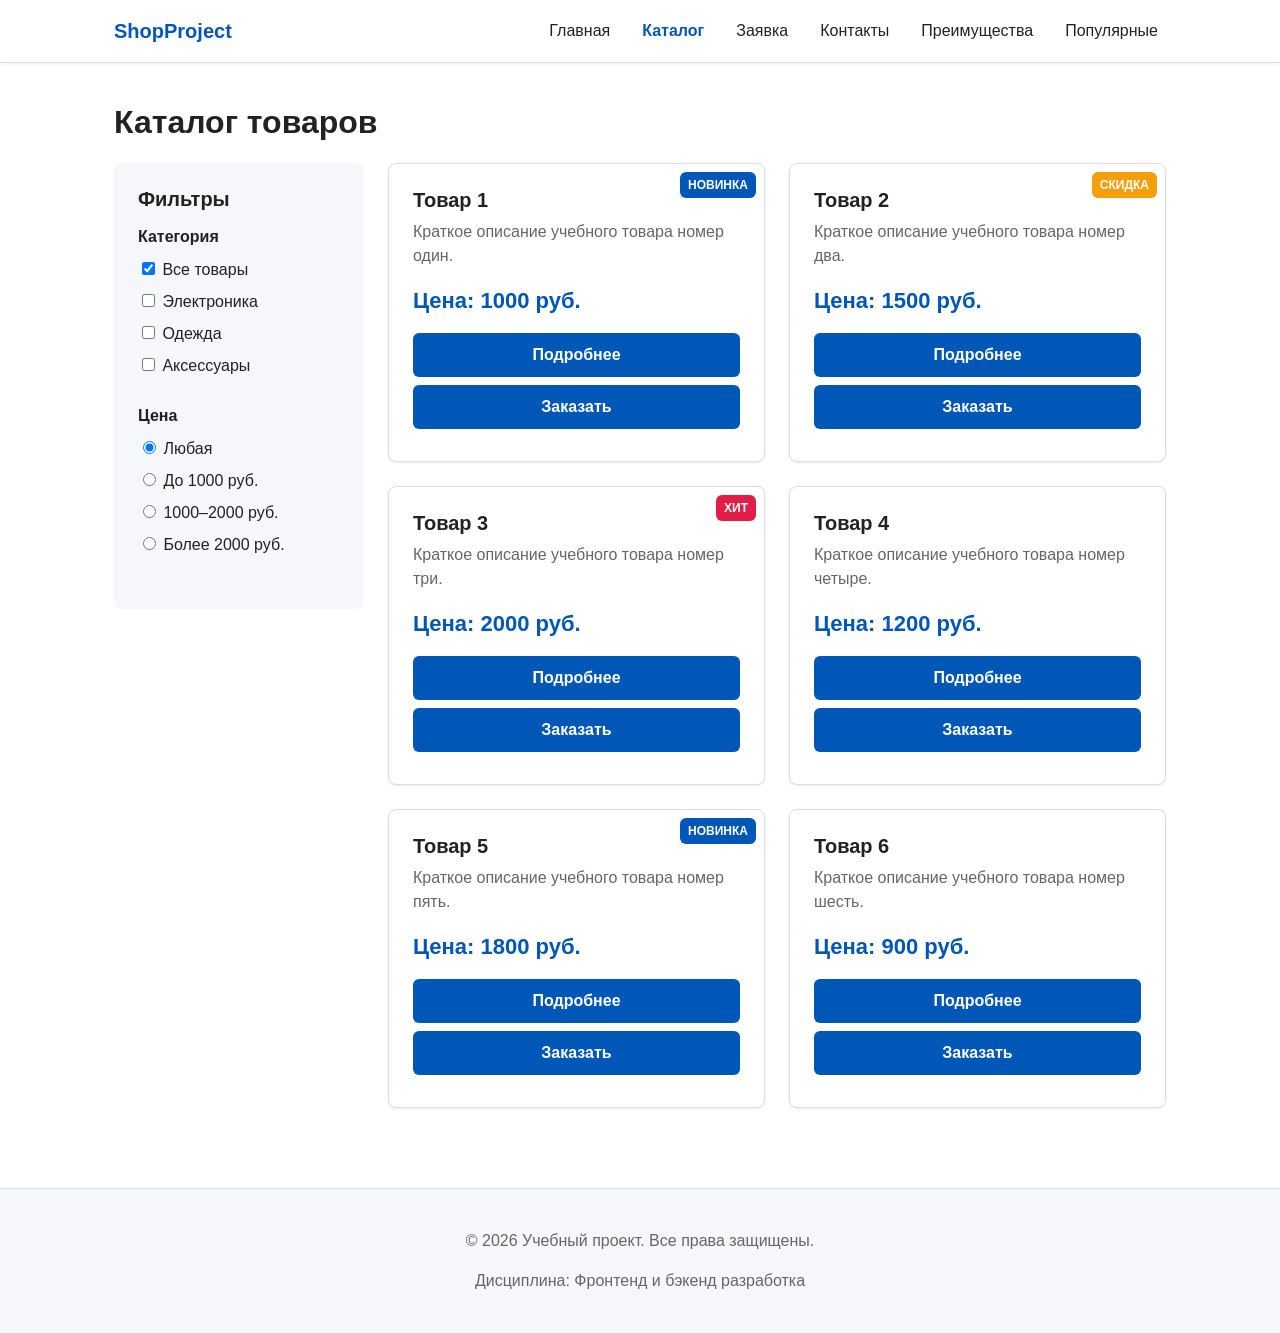
==== catalog.html @ 57a15986 "feat: add multi-page structure, catalog, product, order and contacts pages" ====
<!DOCTYPE html>
<html lang="ru">

<head>
    <meta charset="UTF-8">
    <meta name="viewport" content="width=device-width, initial-scale=1.0">
    <title>Каталог товаров — Учебный интернет-магазин</title>
    <meta name="description" content="Каталог товаров учебного интернет-магазина: широкий выбор продукции">
    <link rel="stylesheet" href="css/style.css">
</head>

<body>
    <header class="site-header">
        <div class="site-header__inner">
            <a class="site-header__logo" href="index.html">ShopProject</a>
            <nav class="site-nav" aria-label="Основная навигация">
                <ul class="site-nav__list">
                    <li class="site-nav__item"><a href="index.html" class="site-nav__link">Главная</a></li>
                    <li class="site-nav__item"><a href="catalog.html"
                            class="site-nav__link site-nav__link--active">Каталог</a></li>
                    <li class="site-nav__item"><a href="order.html" class="site-nav__link">Заявка</a></li>
                    <li class="site-nav__item"><a href="contacts.html" class="site-nav__link">Контакты</a></li>
                    <li class="site-nav__item"><a href="index.html#advantages" class="site-nav__link">Преимущества</a>
                    </li>
                    <li class="site-nav__item"><a href="index.html#popular" class="site-nav__link">Популярные</a></li>
                </ul>
            </nav>
        </div>
    </header>

    <main class="catalog-main">
        <h1>Каталог товаров</h1>

        <div class="catalog-layout">
            <aside class="catalog-filters">
                <h2>Фильтры</h2>
                <div class="filter-group">
                    <h3>Категория</h3>
                    <ul class="filter-list">
                        <li><label><input type="checkbox" checked> Все товары</label></li>
                        <li><label><input type="checkbox"> Электроника</label></li>
                        <li><label><input type="checkbox"> Одежда</label></li>
                        <li><label><input type="checkbox"> Аксессуары</label></li>
                    </ul>
                </div>
                <div class="filter-group">
                    <h3>Цена</h3>
                    <ul class="filter-list">
                        <li><label><input type="radio" name="price" checked> Любая</label></li>
                        <li><label><input type="radio" name="price"> До 1000 руб.</label></li>
                        <li><label><input type="radio" name="price"> 1000–2000 руб.</label></li>
                        <li><label><input type="radio" name="price"> Более 2000 руб.</label></li>
                    </ul>
                </div>
            </aside>

            <section class="catalog-products">
                <article class="product-card product-card--new">
                    <span class="product-card__badge">Новинка</span>
                    <h3 class="product-card__title">Товар 1</h3>
                    <p class="product-card__description">Краткое описание учебного товара номер один.</p>
                    <p class="product-card__price">Цена: 1000 руб.</p>
                    <a class="button product-card__link" href="product.html">Подробнее</a>
                    <button class="button product-card__button" type="button" data-product="Товар 1">Заказать</button>
                </article>

                <article class="product-card product-card--discount">
                    <span class="product-card__badge product-card__badge--sale">Скидка</span>
                    <h3 class="product-card__title">Товар 2</h3>
                    <p class="product-card__description">Краткое описание учебного товара номер два.</p>
                    <p class="product-card__price">Цена: 1500 руб.</p>
                    <a class="button product-card__link" href="product.html">Подробнее</a>
                    <button class="button product-card__button" type="button" data-product="Товар 2">Заказать</button>
                </article>

                <article class="product-card product-card--hit">
                    <span class="product-card__badge product-card__badge--hit">Хит</span>
                    <h3 class="product-card__title">Товар 3</h3>
                    <p class="product-card__description">Краткое описание учебного товара номер три.</p>
                    <p class="product-card__price">Цена: 2000 руб.</p>
                    <a class="button product-card__link" href="product.html">Подробнее</a>
                    <button class="button product-card__button" type="button" data-product="Товар 3">Заказать</button>
                </article>

                <article class="product-card">
                    <h3 class="product-card__title">Товар 4</h3>
                    <p class="product-card__description">Краткое описание учебного товара номер четыре.</p>
                    <p class="product-card__price">Цена: 1200 руб.</p>
                    <a class="button product-card__link" href="product.html">Подробнее</a>
                    <button class="button product-card__button" type="button" data-product="Товар 4">Заказать</button>
                </article>

                <article class="product-card product-card--new">
                    <span class="product-card__badge">Новинка</span>
                    <h3 class="product-card__title">Товар 5</h3>
                    <p class="product-card__description">Краткое описание учебного товара номер пять.</p>
                    <p class="product-card__price">Цена: 1800 руб.</p>
                    <a class="button product-card__link" href="product.html">Подробнее</a>
                    <button class="button product-card__button" type="button" data-product="Товар 5">Заказать</button>
                </article>

                <article class="product-card">
                    <h3 class="product-card__title">Товар 6</h3>
                    <p class="product-card__description">Краткое описание учебного товара номер шесть.</p>
                    <p class="product-card__price">Цена: 900 руб.</p>
                    <a class="button product-card__link" href="product.html">Подробнее</a>
                    <button class="button product-card__button" type="button" data-product="Товар 6">Заказать</button>
                </article>
            </section>
        </div>
    </main>

    <footer class="site-footer" id="contacts">
        <p>&copy; 2026 Учебный проект. Все права защищены.</p>
        <p>Дисциплина: Фронтенд и бэкенд разработка</p>
    </footer>

    <dialog class="order-dialog" id="order-dialog" aria-labelledby="order-dialog-title">
        <h2 id="order-dialog-title">Оформление заявки</h2>
        <form class="order-form" id="order-form" action="#" method="post" novalidate>
            <input id="selected-product" name="selected-product" type="hidden">
            <div class="form-field">
                <label for="order-name">Имя</label>
                <input id="order-name" name="name" type="text" placeholder="Введите ваше имя" minlength="2"
                    autocomplete="given-name" required>
            </div>
            <div class="form-field">
                <label for="order-email">E-mail</label>
                <input id="order-email" name="email" type="email" placeholder="example@mail.ru" autocomplete="email"
                    required>
            </div>
            <div class="form-field">
                <label for="order-phone">Телефон</label>
                <input id="order-phone" name="phone" type="tel" inputmode="tel" placeholder="+7(900) 000-00-00"
                    pattern="^\+7\(\d{3}\)\d{3}-\d{2}-\d{2}$" required>
                <small>Формат: +7(900) 000-00-00</small>
            </div>
            <div class="form-field">
                <label for="order-date">Дата связи</label>
                <input id="order-date" name="date" type="date">
            </div>
            <div class="form-field">
                <label for="order-topic">Тема заявки</label>
                <select id="order-topic" name="topic" required>
                    <option value="">Выберите тему</option>
                    <option value="product">Заказ товара</option>
                    <option value="consultation">Консультация</option>
                    <option value="delivery">Доставка</option>
                </select>
            </div>
            <div class="form-field">
                <label for="order-comment">Комментарий</label>
                <textarea id="order-comment" name="comment" rows="4"
                    placeholder="Укажите дополнительную информацию"></textarea>
            </div>
            <div class="form-field form-field--checkbox">
                <label>
                    <input id="order-agreement" name="agreement" type="checkbox" required>
                    Я согласен на обработку данных
                </label>
            </div>
            <div class="form-actions">
                <button type="button" id="close-order-dialog">Закрыть</button>
                <button type="submit">Отправить заявку</button>
            </div>
        </form>
    </dialog>

    <p class="success-message" id="success-message" hidden>Форма успешно отправлена!</p>

    <script src="js/main.js" defer></script>
</body>

</html>
---- css/style.css ----
/* ===== CSS-переменные ===== */
:root {
    --color-bg: #ffffff;
    --color-bg-soft: #f5f7fa;
    --color-text: #222222;
    --color-text-muted: #666666;
    --color-primary: #0057b8;
    --color-primary-dark: #003f86;
    --color-border: #dddddd;
    --color-danger: #b00020;
    --color-success: #168a2f;
    --color-success-bg: #eefaf0;
    --color-warning: #f59e0b;
    --color-hit: #e11d48;
    --space-xs: 4px;
    --space-sm: 8px;
    --space-md: 16px;
    --space-lg: 24px;
    --space-xl: 40px;
    --radius-sm: 6px;
    --radius-md: 8px;
    --radius-lg: 12px;
    --shadow-sm: 0 1px 3px rgba(0, 0, 0, 0.08);
    --shadow-md: 0 4px 12px rgba(0, 0, 0, 0.1);
    --max-width: 1100px;
}

/* ===== Базовые стили ===== */
* {
    box-sizing: border-box;
}

body {
    margin: 0;
    font-family: -apple-system, BlinkMacSystemFont, "Segoe UI", Roboto, Arial, sans-serif;
    font-size: 16px;
    line-height: 1.5;
    color: var(--color-text);
    background-color: var(--color-bg);
}

h1,
h2,
h3 {
    margin-top: 0;
    line-height: 1.2;
}

a {
    color: var(--color-primary);
    text-decoration: none;
}

a:hover {
    text-decoration: underline;
}

img {
    max-width: 100%;
    height: auto;
    display: block;
}

/* ===== Шапка сайта (Flexbox) ===== */
.site-header {
    background-color: var(--color-bg);
    border-bottom: 1px solid var(--color-border);
    position: sticky;
    top: 0;
    z-index: 100;
    box-shadow: var(--shadow-sm);
}

.site-header__inner {
    max-width: var(--max-width);
    margin: 0 auto;
    padding: var(--space-md) var(--space-lg);
    display: flex;
    align-items: center;
    justify-content: space-between;
    gap: var(--space-lg);
    flex-wrap: wrap;
}

.site-header__logo {
    font-size: 20px;
    font-weight: 700;
    color: var(--color-primary);
}

.site-header__logo:hover {
    text-decoration: none;
    color: var(--color-primary-dark);
}

/* ===== Навигация (Flexbox) ===== */
.site-nav__list {
    list-style: none;
    margin: 0;
    padding: 0;
    display: flex;
    gap: var(--space-md);
    flex-wrap: wrap;
}

.site-nav__link {
    color: var(--color-text);
    padding: var(--space-xs) var(--space-sm);
    border-radius: var(--radius-sm);
    transition: background-color 0.2s, color 0.2s;
}

.site-nav__link:hover {
    background-color: var(--color-bg-soft);
    color: var(--color-primary);
    text-decoration: none;
}

.site-nav__link:focus-visible {
    outline: 2px solid var(--color-primary);
    outline-offset: 2px;
}

.site-nav__link--active {
    color: var(--color-primary);
    font-weight: 600;
}

/* ===== Основной контейнер ===== */
main {
    max-width: var(--max-width);
    margin: 0 auto;
    padding: var(--space-xl) var(--space-lg);
}

/* ===== Hero-блок ===== */
.hero {
    background: linear-gradient(135deg, var(--color-primary) 0%, var(--color-primary-dark) 100%);
    color: #ffffff;
    padding: var(--space-xl) var(--space-lg);
    border-radius: var(--radius-lg);
    text-align: center;
    margin-bottom: var(--space-xl);
}

.hero h1 {
    font-size: 36px;
    margin-bottom: var(--space-md);
}

.hero p {
    font-size: 18px;
    margin-bottom: var(--space-lg);
    max-width: 700px;
    margin-left: auto;
    margin-right: auto;
}

/* ===== Секции ===== */
.section {
    margin-bottom: var(--space-xl);
}

.section h2 {
    font-size: 28px;
    margin-bottom: var(--space-lg);
    text-align: center;
}

/* ===== Список преимуществ (Flexbox) ===== */
.advantages-list {
    list-style: none;
    padding: 0;
    margin: 0;
    display: flex;
    flex-wrap: wrap;
    gap: var(--space-md);
    justify-content: center;
}

.advantages-list li {
    background-color: var(--color-bg-soft);
    padding: var(--space-md) var(--space-lg);
    border-radius: var(--radius-md);
    border-left: 4px solid var(--color-primary);
    flex: 1 1 200px;
    max-width: 250px;
}

/* ===== Карточки товаров (CSS Grid + позиционирование) ===== */
.product-card {
    position: relative;
    background-color: var(--color-bg);
    border: 1px solid var(--color-border);
    border-radius: var(--radius-md);
    padding: var(--space-lg);
    box-shadow: var(--shadow-sm);
    transition: transform 0.2s, box-shadow 0.2s;
    display: flex;
    flex-direction: column;
    overflow: hidden;
}

.product-card:hover {
    transform: translateY(-4px);
    box-shadow: var(--shadow-md);
}

.product-card__title {
    font-size: 20px;
    margin: 0 0 var(--space-sm);
}

.product-card__description {
    color: var(--color-text-muted);
    margin: 0 0 var(--space-md);
    flex-grow: 1;
}

.product-card__price {
    font-size: 22px;
    font-weight: 700;
    color: var(--color-primary);
    margin: 0 0 var(--space-md);
}

.product-card__link,
.product-card__button {
    margin-bottom: var(--space-sm);
}

/* Бейджи (position: absolute) */
.product-card__badge {
    position: absolute;
    top: var(--space-sm);
    right: var(--space-sm);
    background-color: var(--color-primary);
    color: #ffffff;
    padding: var(--space-xs) var(--space-sm);
    border-radius: var(--radius-sm);
    font-size: 12px;
    font-weight: 600;
    text-transform: uppercase;
    z-index: 1;
}

.product-card__badge--sale {
    background-color: var(--color-warning);
}

.product-card__badge--hit {
    background-color: var(--color-hit);
}

/* ===== Кнопки ===== */
.button {
    display: inline-block;
    padding: 10px 20px;
    background-color: var(--color-primary);
    color: #ffffff;
    border: none;
    border-radius: var(--radius-sm);
    font: inherit;
    font-weight: 600;
    cursor: pointer;
    text-align: center;
    text-decoration: none;
    transition: background-color 0.2s, transform 0.1s;
}

.button:hover {
    background-color: var(--color-primary-dark);
    text-decoration: none;
}

.button:focus-visible {
    outline: 2px solid var(--color-primary);
    outline-offset: 3px;
}

.button:active {
    transform: translateY(1px);
}

.button--secondary {
    background-color: var(--color-bg-soft);
    color: var(--color-text);
    border: 1px solid var(--color-border);
}

.button--secondary:hover {
    background-color: var(--color-border);
}

button:disabled,
.button--disabled {
    opacity: 0.6;
    cursor: not-allowed;
}

/* ===== Каталог (CSS Grid) ===== */
.catalog-layout {
    display: grid;
    grid-template-columns: 250px 1fr;
    gap: var(--space-lg);
    align-items: start;
}

@media (max-width: 768px) {
    .catalog-layout {
        grid-template-columns: 1fr;
    }
}

/* Блок фильтров (sticky) */
.catalog-filters {
    background-color: var(--color-bg-soft);
    padding: var(--space-lg);
    border-radius: var(--radius-md);
    position: sticky;
    top: 90px;
    align-self: start;
}

.catalog-filters h2 {
    font-size: 20px;
    margin-bottom: var(--space-md);
}

.filter-group {
    margin-bottom: var(--space-lg);
}

.filter-group h3 {
    font-size: 16px;
    margin-bottom: var(--space-sm);
}

.filter-list {
    list-style: none;
    padding: 0;
    margin: 0;
}

.filter-list li {
    padding: var(--space-xs) 0;
}

/* Сетка товаров (CSS Grid) */
.catalog-products {
    display: grid;
    grid-template-columns: repeat(auto-fill, minmax(250px, 1fr));
    gap: var(--space-lg);
}

/* ===== Страница товара ===== */
.breadcrumbs {
    margin-bottom: var(--space-lg);
}

.breadcrumbs__list {
    list-style: none;
    padding: 0;
    margin: 0;
    display: flex;
    gap: var(--space-sm);
    flex-wrap: wrap;
}

.breadcrumbs__item::after {
    content: "→";
    margin-left: var(--space-sm);
    color: var(--color-text-muted);
}

.breadcrumbs__item:last-child::after {
    content: "";
}

.breadcrumbs__item--current {
    color: var(--color-text-muted);
}

.product-layout {
    display: grid;
    grid-template-columns: 1fr 1fr;
    gap: var(--space-xl);
    margin-bottom: var(--space-xl);
}

@media (max-width: 768px) {
    .product-layout {
        grid-template-columns: 1fr;
    }
}

.product-gallery__image {
    background-color: var(--color-bg-soft);
    border: 1px solid var(--color-border);
    border-radius: var(--radius-md);
    aspect-ratio: 1 / 1;
    display: flex;
    align-items: center;
    justify-content: center;
    color: var(--color-text-muted);
    font-size: 18px;
}

.product-info__description {
    font-size: 16px;
    line-height: 1.6;
    margin-bottom: var(--space-lg);
}

.product-info__price {
    font-size: 24px;
    margin-bottom: var(--space-lg);
}

/* ===== Таблица характеристик ===== */
.product-specs {
    margin-top: var(--space-xl);
}

.specs-table {
    width: 100%;
    border-collapse: collapse;
    background-color: var(--color-bg);
    border-radius: var(--radius-md);
    overflow: hidden;
    box-shadow: var(--shadow-sm);
}

.specs-table caption {
    font-weight: 600;
    font-size: 18px;
    padding: var(--space-md);
    text-align: left;
    background-color: var(--color-bg-soft);
    border-bottom: 2px solid var(--color-primary);
}

.specs-table th,
.specs-table td {
    padding: var(--space-md);
    text-align: left;
    border-bottom: 1px solid var(--color-border);
}

.specs-table thead th {
    background-color: var(--color-primary);
    color: #ffffff;
    font-weight: 600;
}

.specs-table tbody th {
    background-color: var(--color-bg-soft);
    font-weight: 600;
    width: 40%;
}

.specs-table tbody tr:hover {
    background-color: var(--color-bg-soft);
}

/* ===== Форма заявки (на странице order.html) ===== */
.order-intro {
    font-size: 16px;
    color: var(--color-text-muted);
    margin-bottom: var(--space-lg);
}

.order-form--page {
    max-width: 600px;
    margin: 0 auto;
    background-color: var(--color-bg-soft);
    padding: var(--space-lg);
    border-radius: var(--radius-md);
}

/* ===== Контакты (CSS Grid) ===== */
.contacts-layout {
    display: grid;
    grid-template-columns: 1fr 1fr;
    gap: var(--space-xl);
}

@media (max-width: 768px) {
    .contacts-layout {
        grid-template-columns: 1fr;
    }
}

.contacts-address {
    font-style: normal;
    background-color: var(--color-bg-soft);
    padding: var(--space-lg);
    border-radius: var(--radius-md);
    border-left: 4px solid var(--color-primary);
}

.contacts-address__item {
    margin: 0 0 var(--space-sm);
}

.contacts-address__item:last-child {
    margin-bottom: 0;
}

/* Форма обратной связи */
.feedback-form {
    background-color: var(--color-bg-soft);
    padding: var(--space-lg);
    border-radius: var(--radius-md);
}

/* ===== Модальное окно ===== */
.order-dialog {
    width: min(100% - 32px, 560px);
    padding: var(--space-lg);
    border: none;
    border-radius: var(--radius-lg);
}

.order-dialog::backdrop {
    background-color: rgba(0, 0, 0, 0.5);
}

/* ===== Поля формы ===== */
.form-field {
    margin-bottom: var(--space-md);
}

.form-field label {
    display: block;
    margin-bottom: var(--space-xs);
    font-weight: 500;
}

.form-field input,
.form-field select,
.form-field textarea {
    width: 100%;
    padding: 10px 12px;
    border: 1px solid var(--color-border);
    border-radius: var(--radius-sm);
    font: inherit;
    background-color: var(--color-bg);
    transition: border-color 0.2s;
}

.form-field input:focus,
.form-field select:focus,
.form-field textarea:focus {
    border-color: var(--color-primary);
}

.form-field input[type="checkbox"] {
    width: auto;
}

.form-field small {
    display: block;
    margin-top: var(--space-xs);
    color: var(--color-text-muted);
    font-size: 13px;
}

.form-field input:focus-visible,
.form-field select:focus-visible,
.form-field textarea:focus-visible,
.form-actions button:focus-visible {
    outline: 2px solid var(--color-primary);
    outline-offset: 2px;
}

[aria-invalid="true"] {
    border-color: var(--color-danger);
}

.form-actions {
    display: flex;
    gap: var(--space-md);
    margin-top: var(--space-lg);
}

/* ===== Сообщение об успехе ===== */
.success-message {
    max-width: var(--max-width);
    margin: var(--space-lg) auto;
    padding: var(--space-md);
    border-left: 4px solid var(--color-success);
    background-color: var(--color-success-bg);
    border-radius: var(--radius-sm);
}

/* ===== Подвал ===== */
.site-footer {
    background-color: var(--color-bg-soft);
    border-top: 1px solid var(--color-border);
    padding: var(--space-lg);
    text-align: center;
    color: var(--color-text-muted);
    margin-top: var(--space-xl);
}

/* ===== Фиксированная кнопка "Наверх" (position: fixed) ===== */
.scroll-top-button {
    position: fixed;
    bottom: var(--space-lg);
    right: var(--space-lg);
    width: 50px;
    height: 50px;
    background-color: var(--color-primary);
    color: #ffffff;
    border: none;
    border-radius: 50%;
    font-size: 24px;
    cursor: pointer;
    box-shadow: var(--shadow-md);
    z-index: 50;
    transition: background-color 0.2s, transform 0.2s;
}

.scroll-top-button:hover {
    background-color: var(--color-primary-dark);
    transform: translateY(-2px);
}

/* ===== Блок aside ===== */
.aside-info {
    background-color: var(--color-bg-soft);
    padding: var(--space-lg);
    border-radius: var(--radius-md);
    border-left: 4px solid var(--color-primary);
    margin-top: var(--space-xl);
}
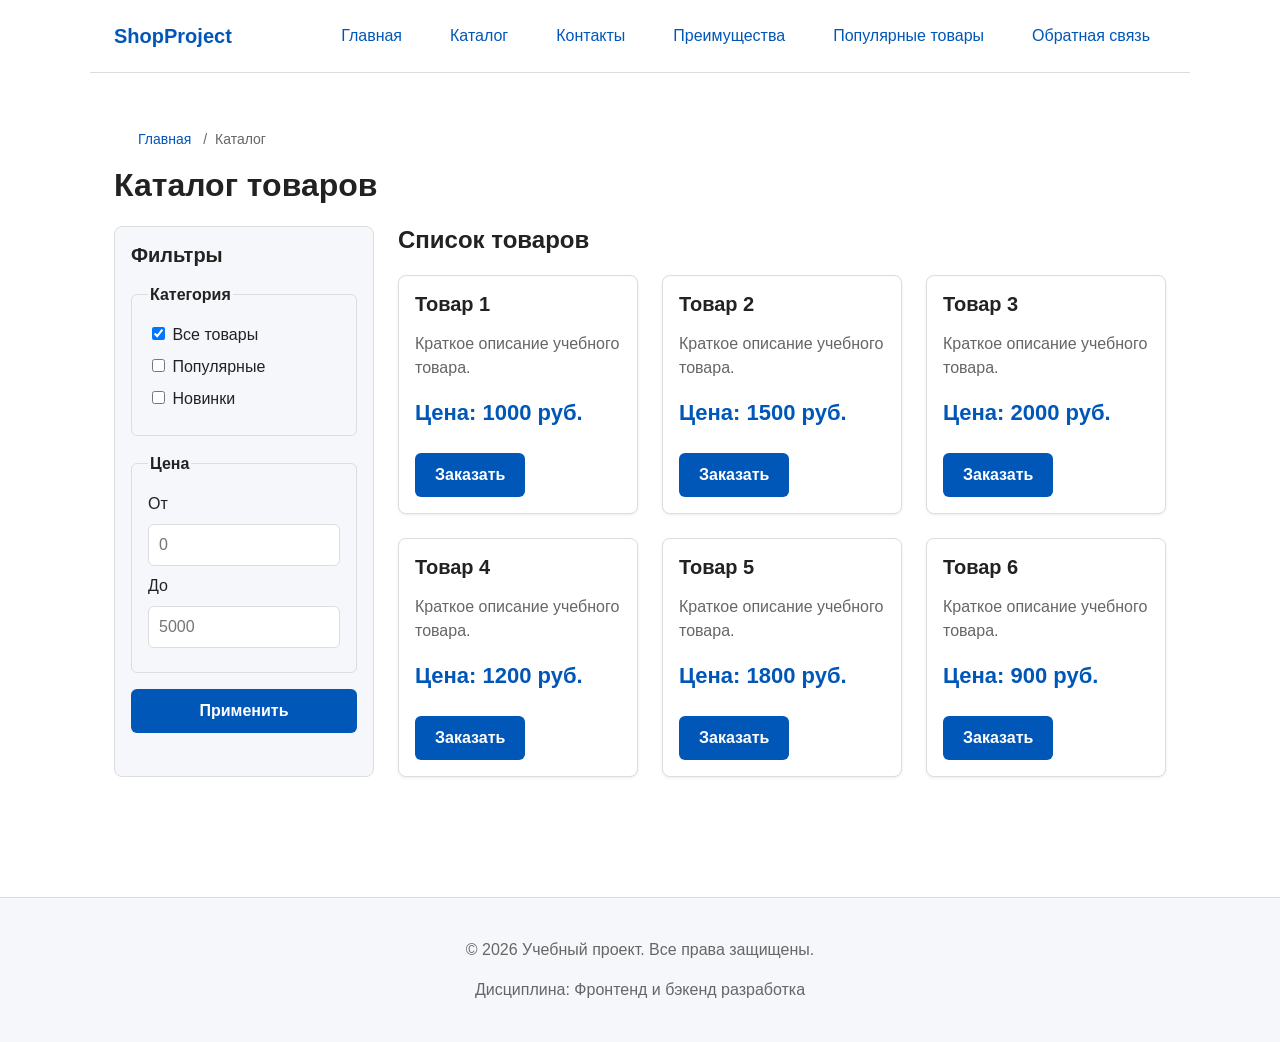
==== commit 7f63b5c9: "feat: add multi-page structure navigation and anchors" ====
--- a/catalog.html
+++ b/catalog.html
@@ -4,171 +4,123 @@
 <head>
     <meta charset="UTF-8">
     <meta name="viewport" content="width=device-width, initial-scale=1.0">
+    <meta name="description" content="Каталог товаров учебного интернет-магазина.">
     <title>Каталог товаров — Учебный интернет-магазин</title>
-    <meta name="description" content="Каталог товаров учебного интернет-магазина: широкий выбор продукции">
     <link rel="stylesheet" href="css/style.css">
 </head>
 
 <body>
-    <header class="site-header">
-        <div class="site-header__inner">
-            <a class="site-header__logo" href="index.html">ShopProject</a>
+    <header>
+        <div class="site-header">
+            <a class="site-logo" href="index.html">ShopProject</a>
             <nav class="site-nav" aria-label="Основная навигация">
                 <ul class="site-nav__list">
-                    <li class="site-nav__item"><a href="index.html" class="site-nav__link">Главная</a></li>
-                    <li class="site-nav__item"><a href="catalog.html"
-                            class="site-nav__link site-nav__link--active">Каталог</a></li>
-                    <li class="site-nav__item"><a href="order.html" class="site-nav__link">Заявка</a></li>
-                    <li class="site-nav__item"><a href="contacts.html" class="site-nav__link">Контакты</a></li>
-                    <li class="site-nav__item"><a href="index.html#advantages" class="site-nav__link">Преимущества</a>
-                    </li>
-                    <li class="site-nav__item"><a href="index.html#popular" class="site-nav__link">Популярные</a></li>
+                    <li><a href="index.html">Главная</a></li>
+                    <li><a href="catalog.html">Каталог</a></li>
+                    <li><a href="contacts.html">Контакты</a></li>
+                    <li><a href="index.html#advantages">Преимущества</a></li>
+                    <li><a href="index.html#popular">Популярные товары</a></li>
+                    <li><a href="index.html#contacts">Обратная связь</a></li>
                 </ul>
             </nav>
         </div>
     </header>
 
-    <main class="catalog-main">
+    <main>
+        <!-- Хлебные крошки -->
+        <nav class="breadcrumbs" aria-label="Хлебные крошки">
+            <a href="index.html">Главная</a>
+            <span>Каталог</span>
+        </nav>
+
         <h1>Каталог товаров</h1>
 
+        <!-- Сетка страницы каталога: фильтры слева, товары справа -->
         <div class="catalog-layout">
+
+            <!-- Боковой блок фильтров -->
             <aside class="catalog-filters">
                 <h2>Фильтры</h2>
-                <div class="filter-group">
-                    <h3>Категория</h3>
-                    <ul class="filter-list">
-                        <li><label><input type="checkbox" checked> Все товары</label></li>
-                        <li><label><input type="checkbox"> Электроника</label></li>
-                        <li><label><input type="checkbox"> Одежда</label></li>
-                        <li><label><input type="checkbox"> Аксессуары</label></li>
-                    </ul>
-                </div>
-                <div class="filter-group">
-                    <h3>Цена</h3>
-                    <ul class="filter-list">
-                        <li><label><input type="radio" name="price" checked> Любая</label></li>
-                        <li><label><input type="radio" name="price"> До 1000 руб.</label></li>
-                        <li><label><input type="radio" name="price"> 1000–2000 руб.</label></li>
-                        <li><label><input type="radio" name="price"> Более 2000 руб.</label></li>
-                    </ul>
-                </div>
+                <form class="filters-form" action="#" method="get">
+                    <fieldset>
+                        <legend>Категория</legend>
+                        <label><input type="checkbox" name="category" value="all" checked> Все товары</label>
+                        <label><input type="checkbox" name="category" value="popular"> Популярные</label>
+                        <label><input type="checkbox" name="category" value="new"> Новинки</label>
+                    </fieldset>
+                    <fieldset>
+                        <legend>Цена</legend>
+                        <label for="price-from">От</label>
+                        <input id="price-from" name="price-from" type="number" min="0" placeholder="0">
+                        <label for="price-to">До</label>
+                        <input id="price-to" name="price-to" type="number" min="0" placeholder="5000">
+                    </fieldset>
+                    <button class="button" type="submit">Применить</button>
+                </form>
             </aside>
 
+            <!-- Основная область с товарами -->
             <section class="catalog-products">
-                <article class="product-card product-card--new">
-                    <span class="product-card__badge">Новинка</span>
-                    <h3 class="product-card__title">Товар 1</h3>
-                    <p class="product-card__description">Краткое описание учебного товара номер один.</p>
-                    <p class="product-card__price">Цена: 1000 руб.</p>
-                    <a class="button product-card__link" href="product.html">Подробнее</a>
-                    <button class="button product-card__button" type="button" data-product="Товар 1">Заказать</button>
-                </article>
+                <h2>Список товаров</h2>
 
-                <article class="product-card product-card--discount">
-                    <span class="product-card__badge product-card__badge--sale">Скидка</span>
-                    <h3 class="product-card__title">Товар 2</h3>
-                    <p class="product-card__description">Краткое описание учебного товара номер два.</p>
-                    <p class="product-card__price">Цена: 1500 руб.</p>
-                    <a class="button product-card__link" href="product.html">Подробнее</a>
-                    <button class="button product-card__button" type="button" data-product="Товар 2">Заказать</button>
-                </article>
+                <!-- Горизонтальная сетка карточек (CSS Grid) -->
+                <div class="products-grid">
+                    <article class="product-card">
+                        <h3>Товар 1</h3>
+                        <p>Краткое описание учебного товара.</p>
+                        <p>Цена: 1000 руб.</p>
+                        <button class="button product-card__button" type="button"
+                            data-product="Товар 1">Заказать</button>
+                    </article>
 
-                <article class="product-card product-card--hit">
-                    <span class="product-card__badge product-card__badge--hit">Хит</span>
-                    <h3 class="product-card__title">Товар 3</h3>
-                    <p class="product-card__description">Краткое описание учебного товара номер три.</p>
-                    <p class="product-card__price">Цена: 2000 руб.</p>
-                    <a class="button product-card__link" href="product.html">Подробнее</a>
-                    <button class="button product-card__button" type="button" data-product="Товар 3">Заказать</button>
-                </article>
+                    <article class="product-card">
+                        <h3>Товар 2</h3>
+                        <p>Краткое описание учебного товара.</p>
+                        <p>Цена: 1500 руб.</p>
+                        <button class="button product-card__button" type="button"
+                            data-product="Товар 2">Заказать</button>
+                    </article>
 
-                <article class="product-card">
-                    <h3 class="product-card__title">Товар 4</h3>
-                    <p class="product-card__description">Краткое описание учебного товара номер четыре.</p>
-                    <p class="product-card__price">Цена: 1200 руб.</p>
-                    <a class="button product-card__link" href="product.html">Подробнее</a>
-                    <button class="button product-card__button" type="button" data-product="Товар 4">Заказать</button>
-                </article>
+                    <article class="product-card">
+                        <h3>Товар 3</h3>
+                        <p>Краткое описание учебного товара.</p>
+                        <p>Цена: 2000 руб.</p>
+                        <button class="button product-card__button" type="button"
+                            data-product="Товар 3">Заказать</button>
+                    </article>
 
-                <article class="product-card product-card--new">
-                    <span class="product-card__badge">Новинка</span>
-                    <h3 class="product-card__title">Товар 5</h3>
-                    <p class="product-card__description">Краткое описание учебного товара номер пять.</p>
-                    <p class="product-card__price">Цена: 1800 руб.</p>
-                    <a class="button product-card__link" href="product.html">Подробнее</a>
-                    <button class="button product-card__button" type="button" data-product="Товар 5">Заказать</button>
-                </article>
+                    <article class="product-card">
+                        <h3>Товар 4</h3>
+                        <p>Краткое описание учебного товара.</p>
+                        <p>Цена: 1200 руб.</p>
+                        <button class="button product-card__button" type="button"
+                            data-product="Товар 4">Заказать</button>
+                    </article>
 
-                <article class="product-card">
-                    <h3 class="product-card__title">Товар 6</h3>
-                    <p class="product-card__description">Краткое описание учебного товара номер шесть.</p>
-                    <p class="product-card__price">Цена: 900 руб.</p>
-                    <a class="button product-card__link" href="product.html">Подробнее</a>
-                    <button class="button product-card__button" type="button" data-product="Товар 6">Заказать</button>
-                </article>
+                    <article class="product-card">
+                        <h3>Товар 5</h3>
+                        <p>Краткое описание учебного товара.</p>
+                        <p>Цена: 1800 руб.</p>
+                        <button class="button product-card__button" type="button"
+                            data-product="Товар 5">Заказать</button>
+                    </article>
+
+                    <article class="product-card">
+                        <h3>Товар 6</h3>
+                        <p>Краткое описание учебного товара.</p>
+                        <p>Цена: 900 руб.</p>
+                        <button class="button product-card__button" type="button"
+                            data-product="Товар 6">Заказать</button>
+                    </article>
+                </div>
             </section>
         </div>
     </main>
 
-    <footer class="site-footer" id="contacts">
+    <footer>
         <p>&copy; 2026 Учебный проект. Все права защищены.</p>
         <p>Дисциплина: Фронтенд и бэкенд разработка</p>
     </footer>
-
-    <dialog class="order-dialog" id="order-dialog" aria-labelledby="order-dialog-title">
-        <h2 id="order-dialog-title">Оформление заявки</h2>
-        <form class="order-form" id="order-form" action="#" method="post" novalidate>
-            <input id="selected-product" name="selected-product" type="hidden">
-            <div class="form-field">
-                <label for="order-name">Имя</label>
-                <input id="order-name" name="name" type="text" placeholder="Введите ваше имя" minlength="2"
-                    autocomplete="given-name" required>
-            </div>
-            <div class="form-field">
-                <label for="order-email">E-mail</label>
-                <input id="order-email" name="email" type="email" placeholder="example@mail.ru" autocomplete="email"
-                    required>
-            </div>
-            <div class="form-field">
-                <label for="order-phone">Телефон</label>
-                <input id="order-phone" name="phone" type="tel" inputmode="tel" placeholder="+7(900) 000-00-00"
-                    pattern="^\+7\(\d{3}\)\d{3}-\d{2}-\d{2}$" required>
-                <small>Формат: +7(900) 000-00-00</small>
-            </div>
-            <div class="form-field">
-                <label for="order-date">Дата связи</label>
-                <input id="order-date" name="date" type="date">
-            </div>
-            <div class="form-field">
-                <label for="order-topic">Тема заявки</label>
-                <select id="order-topic" name="topic" required>
-                    <option value="">Выберите тему</option>
-                    <option value="product">Заказ товара</option>
-                    <option value="consultation">Консультация</option>
-                    <option value="delivery">Доставка</option>
-                </select>
-            </div>
-            <div class="form-field">
-                <label for="order-comment">Комментарий</label>
-                <textarea id="order-comment" name="comment" rows="4"
-                    placeholder="Укажите дополнительную информацию"></textarea>
-            </div>
-            <div class="form-field form-field--checkbox">
-                <label>
-                    <input id="order-agreement" name="agreement" type="checkbox" required>
-                    Я согласен на обработку данных
-                </label>
-            </div>
-            <div class="form-actions">
-                <button type="button" id="close-order-dialog">Закрыть</button>
-                <button type="submit">Отправить заявку</button>
-            </div>
-        </form>
-    </dialog>
-
-    <p class="success-message" id="success-message" hidden>Форма успешно отправлена!</p>
-
-    <script src="js/main.js" defer></script>
 </body>
 
 </html>
--- a/css/style.css
+++ b/css/style.css
@@ -12,6 +12,9 @@
     --color-success-bg: #eefaf0;
     --color-warning: #f59e0b;
     --color-hit: #e11d48;
+    --color-white: #ffffff;
+    --color-surface: #f8f9fa;
+    --container-width: 1100px;
     --space-xs: 4px;
     --space-sm: 8px;
     --space-md: 16px;
@@ -22,7 +25,17 @@
     --radius-lg: 12px;
     --shadow-sm: 0 1px 3px rgba(0, 0, 0, 0.08);
     --shadow-md: 0 4px 12px rgba(0, 0, 0, 0.1);
-    --max-width: 1100px;
+}
+
+/* ===== Плавная прокрутка (ПР №5) ===== */
+html {
+    scroll-behavior: smooth;
+}
+
+/* ===== Подсветка якоря (ПР №5) ===== */
+:target {
+    outline: 2px dashed var(--color-primary);
+    outline-offset: 4px;
 }
 
 /* ===== Базовые стили ===== */
@@ -61,74 +74,89 @@
     display: block;
 }
 
-/* ===== Шапка сайта (Flexbox) ===== */
+/* ===== Шапка сайта ===== */
 .site-header {
     background-color: var(--color-bg);
     border-bottom: 1px solid var(--color-border);
-    position: sticky;
-    top: 0;
-    z-index: 100;
-    box-shadow: var(--shadow-sm);
-}
-
-.site-header__inner {
-    max-width: var(--max-width);
+    padding: var(--space-md) var(--space-lg);
+    max-width: var(--container-width);
     margin: 0 auto;
-    padding: var(--space-md) var(--space-lg);
     display: flex;
     align-items: center;
     justify-content: space-between;
-    gap: var(--space-lg);
     flex-wrap: wrap;
-}
-
-.site-header__logo {
+    gap: var(--space-md);
+}
+
+.site-logo {
     font-size: 20px;
     font-weight: 700;
     color: var(--color-primary);
 }
 
-.site-header__logo:hover {
+.site-logo:hover {
     text-decoration: none;
     color: var(--color-primary-dark);
 }
 
-/* ===== Навигация (Flexbox) ===== */
+/* ===== Навигация через Flexbox (ПР №6) ===== */
 .site-nav__list {
+    display: flex;
+    flex-wrap: wrap;
+    justify-content: center;
+    align-items: center;
+    gap: var(--space-md);
+    padding: 0;
+    margin: 0;
     list-style: none;
-    margin: 0;
-    padding: 0;
-    display: flex;
-    gap: var(--space-md);
-    flex-wrap: wrap;
-}
-
-.site-nav__link {
-    color: var(--color-text);
-    padding: var(--space-xs) var(--space-sm);
+}
+
+.site-nav__list a {
+    display: inline-block;
+    padding: var(--space-sm) var(--space-md);
+    color: var(--color-primary);
+    text-decoration: none;
     border-radius: var(--radius-sm);
     transition: background-color 0.2s, color 0.2s;
 }
 
-.site-nav__link:hover {
-    background-color: var(--color-bg-soft);
-    color: var(--color-primary);
-    text-decoration: none;
-}
-
-.site-nav__link:focus-visible {
+.site-nav__list a:hover {
+    color: var(--color-white);
+    background-color: var(--color-primary);
+    text-decoration: none;
+}
+
+.site-nav__list a:focus-visible {
     outline: 2px solid var(--color-primary);
     outline-offset: 2px;
 }
 
-.site-nav__link--active {
+/* ===== Хлебные крошки (ПР №5) ===== */
+.breadcrumbs {
+    max-width: var(--container-width);
+    margin: 0 auto var(--space-md);
+    padding: var(--space-md) var(--space-lg);
+    font-size: 14px;
+    color: var(--color-text-muted);
+}
+
+.breadcrumbs a {
     color: var(--color-primary);
-    font-weight: 600;
+}
+
+.breadcrumbs a:hover {
+    text-decoration: underline;
+}
+
+.breadcrumbs span::before {
+    content: "/";
+    margin: 0 var(--space-sm);
+    color: var(--color-text-muted);
 }
 
 /* ===== Основной контейнер ===== */
 main {
-    max-width: var(--max-width);
+    max-width: var(--container-width);
     margin: 0 auto;
     padding: var(--space-xl) var(--space-lg);
 }
@@ -136,7 +164,7 @@
 /* ===== Hero-блок ===== */
 .hero {
     background: linear-gradient(135deg, var(--color-primary) 0%, var(--color-primary-dark) 100%);
-    color: #ffffff;
+    color: var(--color-white);
     padding: var(--space-xl) var(--space-lg);
     border-radius: var(--radius-lg);
     text-align: center;
@@ -187,18 +215,24 @@
     max-width: 250px;
 }
 
-/* ===== Карточки товаров (CSS Grid + позиционирование) ===== */
+/* ===== Сетка карточек через CSS Grid (ПР №6) ===== */
+.products-grid {
+    display: grid;
+    grid-template-columns: repeat(3, 1fr);
+    gap: var(--space-lg);
+}
+
+/* ===== Карточки товаров (Flexbox внутри) ===== */
 .product-card {
-    position: relative;
+    display: flex;
+    flex-direction: column;
+    gap: var(--space-sm);
+    padding: var(--space-md);
+    border: 1px solid var(--color-border);
+    border-radius: var(--radius-md);
     background-color: var(--color-bg);
-    border: 1px solid var(--color-border);
-    border-radius: var(--radius-md);
-    padding: var(--space-lg);
     box-shadow: var(--shadow-sm);
     transition: transform 0.2s, box-shadow 0.2s;
-    display: flex;
-    flex-direction: column;
-    overflow: hidden;
 }
 
 .product-card:hover {
@@ -206,50 +240,26 @@
     box-shadow: var(--shadow-md);
 }
 
-.product-card__title {
+.product-card h3 {
+    margin: 0 0 var(--space-sm);
     font-size: 20px;
+}
+
+.product-card p {
     margin: 0 0 var(--space-sm);
-}
-
-.product-card__description {
-    color: var(--color-text-muted);
-    margin: 0 0 var(--space-md);
-    flex-grow: 1;
-}
-
-.product-card__price {
+    color: var(--color-text-muted);
+}
+
+.product-card p:last-of-type {
     font-size: 22px;
     font-weight: 700;
     color: var(--color-primary);
-    margin: 0 0 var(--space-md);
-}
-
-.product-card__link,
-.product-card__button {
-    margin-bottom: var(--space-sm);
-}
-
-/* Бейджи (position: absolute) */
-.product-card__badge {
-    position: absolute;
-    top: var(--space-sm);
-    right: var(--space-sm);
-    background-color: var(--color-primary);
-    color: #ffffff;
-    padding: var(--space-xs) var(--space-sm);
-    border-radius: var(--radius-sm);
-    font-size: 12px;
-    font-weight: 600;
-    text-transform: uppercase;
-    z-index: 1;
-}
-
-.product-card__badge--sale {
-    background-color: var(--color-warning);
-}
-
-.product-card__badge--hit {
-    background-color: var(--color-hit);
+    margin-bottom: var(--space-md);
+}
+
+.product-card .button {
+    margin-top: auto;
+    align-self: flex-start;
 }
 
 /* ===== Кнопки ===== */
@@ -257,7 +267,7 @@
     display: inline-block;
     padding: 10px 20px;
     background-color: var(--color-primary);
-    color: #ffffff;
+    color: var(--color-white);
     border: none;
     border-radius: var(--radius-sm);
     font: inherit;
@@ -282,44 +292,28 @@
     transform: translateY(1px);
 }
 
-.button--secondary {
-    background-color: var(--color-bg-soft);
-    color: var(--color-text);
-    border: 1px solid var(--color-border);
-}
-
-.button--secondary:hover {
-    background-color: var(--color-border);
-}
-
 button:disabled,
 .button--disabled {
     opacity: 0.6;
     cursor: not-allowed;
 }
 
-/* ===== Каталог (CSS Grid) ===== */
+/* ===== Каталог (CSS Grid с фильтрами) ===== */
 .catalog-layout {
+    max-width: var(--container-width);
+    margin: 0 auto var(--space-xl);
     display: grid;
-    grid-template-columns: 250px 1fr;
+    grid-template-columns: 260px 1fr;
+    grid-template-areas: "filters products";
     gap: var(--space-lg);
-    align-items: start;
-}
-
-@media (max-width: 768px) {
-    .catalog-layout {
-        grid-template-columns: 1fr;
-    }
-}
-
-/* Блок фильтров (sticky) */
+}
+
 .catalog-filters {
-    background-color: var(--color-bg-soft);
-    padding: var(--space-lg);
+    grid-area: filters;
+    padding: var(--space-md);
+    border: 1px solid var(--color-border);
     border-radius: var(--radius-md);
-    position: sticky;
-    top: 90px;
-    align-self: start;
+    background-color: var(--color-surface);
 }
 
 .catalog-filters h2 {
@@ -327,191 +321,38 @@
     margin-bottom: var(--space-md);
 }
 
-.filter-group {
-    margin-bottom: var(--space-lg);
-}
-
-.filter-group h3 {
-    font-size: 16px;
+.catalog-products {
+    grid-area: products;
+}
+
+/* ===== Форма фильтров ===== */
+.filters-form {
+    display: grid;
+    gap: var(--space-md);
+}
+
+.filters-form fieldset {
+    margin: 0;
+    padding: var(--space-md);
+    border: 1px solid var(--color-border);
+    border-radius: var(--radius-sm);
+}
+
+.filters-form legend {
+    font-weight: 700;
+}
+
+.filters-form label {
+    display: block;
     margin-bottom: var(--space-sm);
 }
 
-.filter-list {
-    list-style: none;
-    padding: 0;
-    margin: 0;
-}
-
-.filter-list li {
-    padding: var(--space-xs) 0;
-}
-
-/* Сетка товаров (CSS Grid) */
-.catalog-products {
-    display: grid;
-    grid-template-columns: repeat(auto-fill, minmax(250px, 1fr));
-    gap: var(--space-lg);
-}
-
-/* ===== Страница товара ===== */
-.breadcrumbs {
-    margin-bottom: var(--space-lg);
-}
-
-.breadcrumbs__list {
-    list-style: none;
-    padding: 0;
-    margin: 0;
-    display: flex;
-    gap: var(--space-sm);
-    flex-wrap: wrap;
-}
-
-.breadcrumbs__item::after {
-    content: "→";
-    margin-left: var(--space-sm);
-    color: var(--color-text-muted);
-}
-
-.breadcrumbs__item:last-child::after {
-    content: "";
-}
-
-.breadcrumbs__item--current {
-    color: var(--color-text-muted);
-}
-
-.product-layout {
-    display: grid;
-    grid-template-columns: 1fr 1fr;
-    gap: var(--space-xl);
-    margin-bottom: var(--space-xl);
-}
-
-@media (max-width: 768px) {
-    .product-layout {
-        grid-template-columns: 1fr;
-    }
-}
-
-.product-gallery__image {
-    background-color: var(--color-bg-soft);
-    border: 1px solid var(--color-border);
-    border-radius: var(--radius-md);
-    aspect-ratio: 1 / 1;
-    display: flex;
-    align-items: center;
-    justify-content: center;
-    color: var(--color-text-muted);
-    font-size: 18px;
-}
-
-.product-info__description {
-    font-size: 16px;
-    line-height: 1.6;
-    margin-bottom: var(--space-lg);
-}
-
-.product-info__price {
-    font-size: 24px;
-    margin-bottom: var(--space-lg);
-}
-
-/* ===== Таблица характеристик ===== */
-.product-specs {
-    margin-top: var(--space-xl);
-}
-
-.specs-table {
+.filters-form input[type="number"] {
     width: 100%;
-    border-collapse: collapse;
-    background-color: var(--color-bg);
-    border-radius: var(--radius-md);
-    overflow: hidden;
-    box-shadow: var(--shadow-sm);
-}
-
-.specs-table caption {
-    font-weight: 600;
-    font-size: 18px;
-    padding: var(--space-md);
-    text-align: left;
-    background-color: var(--color-bg-soft);
-    border-bottom: 2px solid var(--color-primary);
-}
-
-.specs-table th,
-.specs-table td {
-    padding: var(--space-md);
-    text-align: left;
-    border-bottom: 1px solid var(--color-border);
-}
-
-.specs-table thead th {
-    background-color: var(--color-primary);
-    color: #ffffff;
-    font-weight: 600;
-}
-
-.specs-table tbody th {
-    background-color: var(--color-bg-soft);
-    font-weight: 600;
-    width: 40%;
-}
-
-.specs-table tbody tr:hover {
-    background-color: var(--color-bg-soft);
-}
-
-/* ===== Форма заявки (на странице order.html) ===== */
-.order-intro {
-    font-size: 16px;
-    color: var(--color-text-muted);
-    margin-bottom: var(--space-lg);
-}
-
-.order-form--page {
-    max-width: 600px;
-    margin: 0 auto;
-    background-color: var(--color-bg-soft);
-    padding: var(--space-lg);
-    border-radius: var(--radius-md);
-}
-
-/* ===== Контакты (CSS Grid) ===== */
-.contacts-layout {
-    display: grid;
-    grid-template-columns: 1fr 1fr;
-    gap: var(--space-xl);
-}
-
-@media (max-width: 768px) {
-    .contacts-layout {
-        grid-template-columns: 1fr;
-    }
-}
-
-.contacts-address {
-    font-style: normal;
-    background-color: var(--color-bg-soft);
-    padding: var(--space-lg);
-    border-radius: var(--radius-md);
-    border-left: 4px solid var(--color-primary);
-}
-
-.contacts-address__item {
-    margin: 0 0 var(--space-sm);
-}
-
-.contacts-address__item:last-child {
-    margin-bottom: 0;
-}
-
-/* Форма обратной связи */
-.feedback-form {
-    background-color: var(--color-bg-soft);
-    padding: var(--space-lg);
-    border-radius: var(--radius-md);
+    padding: 8px 10px;
+    border: 1px solid var(--color-border);
+    border-radius: var(--radius-sm);
+    font: inherit;
 }
 
 /* ===== Модальное окно ===== */
@@ -586,7 +427,7 @@
 
 /* ===== Сообщение об успехе ===== */
 .success-message {
-    max-width: var(--max-width);
+    max-width: var(--container-width);
     margin: var(--space-lg) auto;
     padding: var(--space-md);
     border-left: 4px solid var(--color-success);
@@ -595,36 +436,13 @@
 }
 
 /* ===== Подвал ===== */
-.site-footer {
+footer {
     background-color: var(--color-bg-soft);
     border-top: 1px solid var(--color-border);
     padding: var(--space-lg);
     text-align: center;
     color: var(--color-text-muted);
     margin-top: var(--space-xl);
-}
-
-/* ===== Фиксированная кнопка "Наверх" (position: fixed) ===== */
-.scroll-top-button {
-    position: fixed;
-    bottom: var(--space-lg);
-    right: var(--space-lg);
-    width: 50px;
-    height: 50px;
-    background-color: var(--color-primary);
-    color: #ffffff;
-    border: none;
-    border-radius: 50%;
-    font-size: 24px;
-    cursor: pointer;
-    box-shadow: var(--shadow-md);
-    z-index: 50;
-    transition: background-color 0.2s, transform 0.2s;
-}
-
-.scroll-top-button:hover {
-    background-color: var(--color-primary-dark);
-    transform: translateY(-2px);
 }
 
 /* ===== Блок aside ===== */
@@ -634,4 +452,96 @@
     border-radius: var(--radius-md);
     border-left: 4px solid var(--color-primary);
     margin-top: var(--space-xl);
+}
+
+/* ===== Хлебные крошки ===== */
+.breadcrumbs {
+    max-width: var(--container-width);
+    margin: 0 auto var(--space-md);
+    padding: var(--space-md) var(--space-lg) 0;
+    font-size: 14px;
+    color: var(--color-text-muted);
+}
+
+.breadcrumbs a {
+    color: var(--color-primary);
+    text-decoration: none;
+}
+
+.breadcrumbs a:hover {
+    text-decoration: underline;
+}
+
+.breadcrumbs span::before {
+    content: "/";
+    margin: 0 var(--space-sm);
+    color: var(--color-text-muted);
+}
+
+/* ===== Горизонтальная сетка карточек (CSS Grid) ===== */
+.products-grid {
+    display: grid;
+    grid-template-columns: repeat(3, 1fr);
+    /* 3 колонки в ряд */
+    gap: var(--space-lg);
+    /* Отступы между карточками */
+}
+
+/* ===== Раскладка каталога (Фильтры слева, товары справа) ===== */
+.catalog-layout {
+    max-width: var(--container-width);
+    margin: 0 auto var(--space-xl);
+    display: grid;
+    grid-template-columns: 260px 1fr;
+    /* Левая колонка 260px, правая занимает остальное */
+    grid-template-areas: "filters products";
+    gap: var(--space-lg);
+}
+
+.catalog-filters {
+    grid-area: filters;
+    padding: var(--space-md);
+    border: 1px solid var(--color-border);
+    border-radius: var(--radius-md);
+    background-color: var(--color-bg-soft);
+}
+
+.catalog-filters h2 {
+    font-size: 20px;
+    margin-bottom: var(--space-md);
+}
+
+.catalog-products {
+    grid-area: products;
+}
+
+/* ===== Форма фильтров ===== */
+.filters-form {
+    display: grid;
+    gap: var(--space-md);
+}
+
+.filters-form fieldset {
+    margin: 0;
+    padding: var(--space-md);
+    border: 1px solid var(--color-border);
+    border-radius: var(--radius-sm);
+}
+
+.filters-form legend {
+    font-weight: 700;
+}
+
+.filters-form label {
+    display: block;
+    margin-bottom: var(--space-sm);
+}
+
+.filters-form input[type="number"] {
+    width: 100%;
+    padding: 8px 10px;
+    border: 1px solid var(--color-border);
+    border-radius: var(--radius-sm);
+    font: inherit;
+    margin-bottom: var(--space-sm);
 }
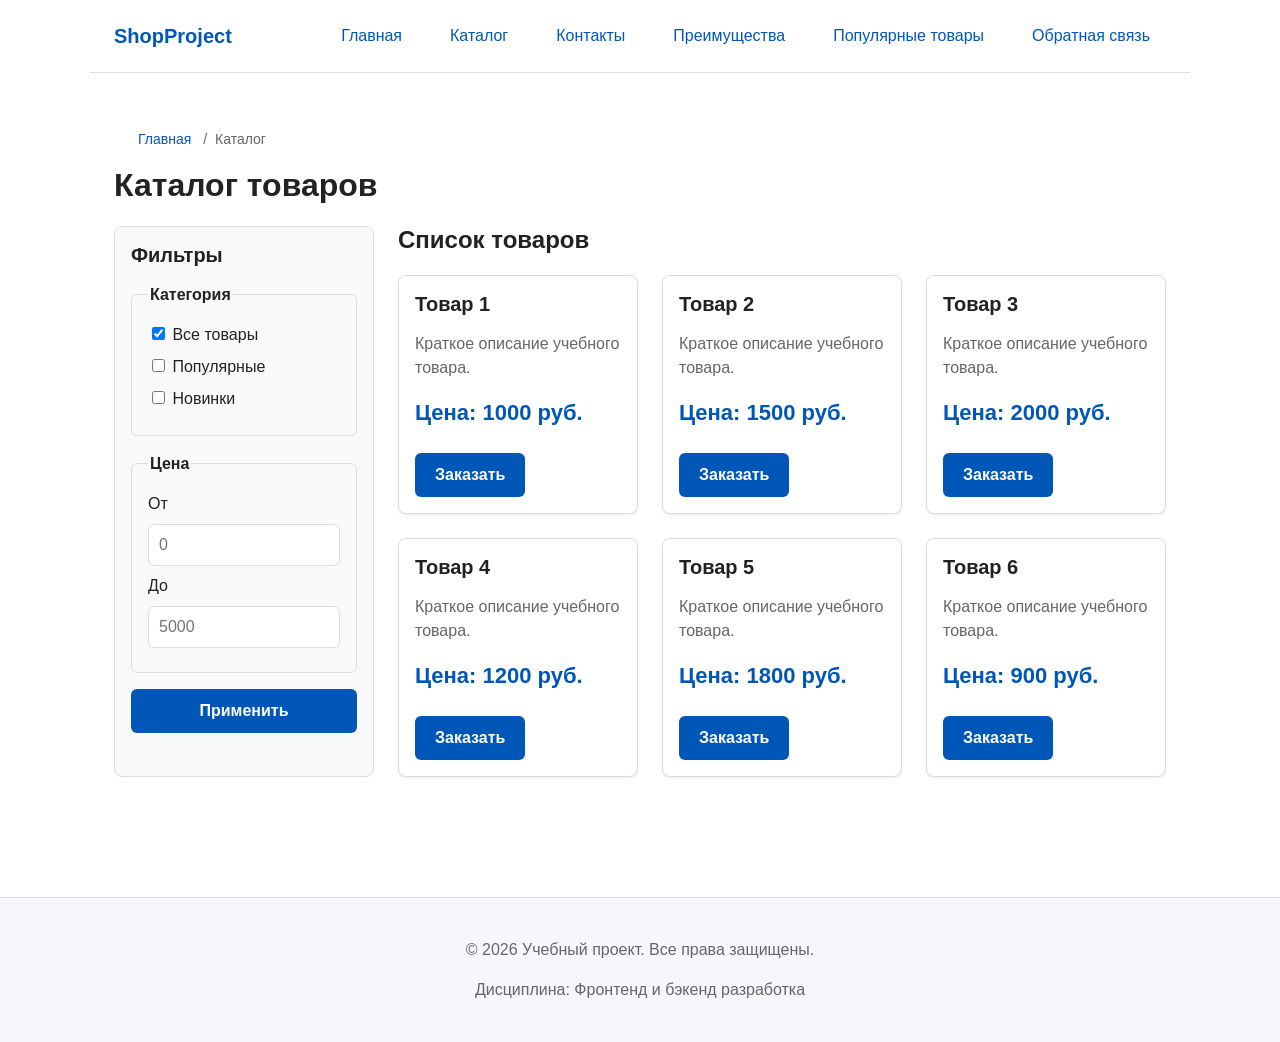
==== commit b9b34631: "feat: add flex navigation and grid catalog layout" ====
--- a/catalog.html
+++ b/catalog.html
@@ -1,6 +1,5 @@
 <!DOCTYPE html>
 <html lang="ru">
-
 <head>
     <meta charset="UTF-8">
     <meta name="viewport" content="width=device-width, initial-scale=1.0">
@@ -8,7 +7,6 @@
     <title>Каталог товаров — Учебный интернет-магазин</title>
     <link rel="stylesheet" href="css/style.css">
 </head>
-
 <body>
     <header>
         <div class="site-header">
@@ -27,7 +25,6 @@
     </header>
 
     <main>
-        <!-- Хлебные крошки -->
         <nav class="breadcrumbs" aria-label="Хлебные крошки">
             <a href="index.html">Главная</a>
             <span>Каталог</span>
@@ -35,10 +32,7 @@
 
         <h1>Каталог товаров</h1>
 
-        <!-- Сетка страницы каталога: фильтры слева, товары справа -->
-        <div class="catalog-layout">
-
-            <!-- Боковой блок фильтров -->
+        <section class="catalog-layout">
             <aside class="catalog-filters">
                 <h2>Фильтры</h2>
                 <form class="filters-form" action="#" method="get">
@@ -59,62 +53,54 @@
                 </form>
             </aside>
 
-            <!-- Основная область с товарами -->
             <section class="catalog-products">
                 <h2>Список товаров</h2>
-
-                <!-- Горизонтальная сетка карточек (CSS Grid) -->
+                
                 <div class="products-grid">
                     <article class="product-card">
                         <h3>Товар 1</h3>
                         <p>Краткое описание учебного товара.</p>
                         <p>Цена: 1000 руб.</p>
-                        <button class="button product-card__button" type="button"
-                            data-product="Товар 1">Заказать</button>
+                        <button class="button product-card__button" type="button" data-product="Товар 1">Заказать</button>
                     </article>
 
                     <article class="product-card">
                         <h3>Товар 2</h3>
                         <p>Краткое описание учебного товара.</p>
                         <p>Цена: 1500 руб.</p>
-                        <button class="button product-card__button" type="button"
-                            data-product="Товар 2">Заказать</button>
+                        <button class="button product-card__button" type="button" data-product="Товар 2">Заказать</button>
                     </article>
 
                     <article class="product-card">
                         <h3>Товар 3</h3>
                         <p>Краткое описание учебного товара.</p>
                         <p>Цена: 2000 руб.</p>
-                        <button class="button product-card__button" type="button"
-                            data-product="Товар 3">Заказать</button>
+                        <button class="button product-card__button" type="button" data-product="Товар 3">Заказать</button>
                     </article>
 
                     <article class="product-card">
                         <h3>Товар 4</h3>
                         <p>Краткое описание учебного товара.</p>
                         <p>Цена: 1200 руб.</p>
-                        <button class="button product-card__button" type="button"
-                            data-product="Товар 4">Заказать</button>
+                        <button class="button product-card__button" type="button" data-product="Товар 4">Заказать</button>
                     </article>
 
                     <article class="product-card">
                         <h3>Товар 5</h3>
                         <p>Краткое описание учебного товара.</p>
                         <p>Цена: 1800 руб.</p>
-                        <button class="button product-card__button" type="button"
-                            data-product="Товар 5">Заказать</button>
+                        <button class="button product-card__button" type="button" data-product="Товар 5">Заказать</button>
                     </article>
 
                     <article class="product-card">
                         <h3>Товар 6</h3>
                         <p>Краткое описание учебного товара.</p>
                         <p>Цена: 900 руб.</p>
-                        <button class="button product-card__button" type="button"
-                            data-product="Товар 6">Заказать</button>
+                        <button class="button product-card__button" type="button" data-product="Товар 6">Заказать</button>
                     </article>
                 </div>
             </section>
-        </div>
+        </section>
     </main>
 
     <footer>
@@ -122,5 +108,4 @@
         <p>Дисциплина: Фронтенд и бэкенд разработка</p>
     </footer>
 </body>
-
-</html>+</html>
--- a/css/style.css
+++ b/css/style.css
@@ -1,547 +1,106 @@
-/* ===== CSS-переменные ===== */
 :root {
-    --color-bg: #ffffff;
-    --color-bg-soft: #f5f7fa;
-    --color-text: #222222;
-    --color-text-muted: #666666;
-    --color-primary: #0057b8;
-    --color-primary-dark: #003f86;
-    --color-border: #dddddd;
-    --color-danger: #b00020;
-    --color-success: #168a2f;
-    --color-success-bg: #eefaf0;
-    --color-warning: #f59e0b;
-    --color-hit: #e11d48;
-    --color-white: #ffffff;
-    --color-surface: #f8f9fa;
-    --container-width: 1100px;
-    --space-xs: 4px;
-    --space-sm: 8px;
-    --space-md: 16px;
-    --space-lg: 24px;
-    --space-xl: 40px;
-    --radius-sm: 6px;
-    --radius-md: 8px;
-    --radius-lg: 12px;
-    --shadow-sm: 0 1px 3px rgba(0, 0, 0, 0.08);
-    --shadow-md: 0 4px 12px rgba(0, 0, 0, 0.1);
+  --color-bg: #ffffff;
+  --color-bg-soft: #f5f7fa;
+  --color-text: #222222;
+  --color-text-muted: #666666;
+  --color-primary: #0057b8;
+  --color-primary-dark: #003f86;
+  --color-border: #dddddd;
+  --color-danger: #b00020;
+  --color-success: #168a2f;
+  --color-success-bg: #eefaf0;
+  --color-surface: #f8f9fa;
+  --container-width: 1100px;
+  --space-xs: 4px;
+  --space-sm: 8px;
+  --space-md: 16px;
+  --space-lg: 24px;
+  --space-xl: 40px;
+  --radius-sm: 6px;
+  --radius-md: 8px;
+  --radius-lg: 12px;
+  --shadow-sm: 0 1px 3px rgba(0, 0, 0, 0.08);
+  --shadow-md: 0 4px 12px rgba(0, 0, 0, 0.1);
 }
 
-/* ===== Плавная прокрутка (ПР №5) ===== */
-html {
-    scroll-behavior: smooth;
-}
+html { scroll-behavior: smooth; }
+:target { outline: 2px dashed var(--color-primary); outline-offset: 4px; }
 
-/* ===== Подсветка якоря (ПР №5) ===== */
-:target {
-    outline: 2px dashed var(--color-primary);
-    outline-offset: 4px;
-}
+* { box-sizing: border-box; }
+body { margin: 0; font-family: -apple-system, BlinkMacSystemFont, "Segoe UI", Roboto, Arial, sans-serif; font-size: 16px; line-height: 1.5; color: var(--color-text); background-color: var(--color-bg); }
+h1, h2, h3 { margin-top: 0; line-height: 1.2; }
+a { color: var(--color-primary); text-decoration: none; }
+a:hover { text-decoration: underline; }
+img { max-width: 100%; height: auto; display: block; }
 
-/* ===== Базовые стили ===== */
-* {
-    box-sizing: border-box;
-}
+.site-header { background-color: var(--color-bg); border-bottom: 1px solid var(--color-border); padding: var(--space-md) var(--space-lg); max-width: var(--container-width); margin: 0 auto; display: flex; align-items: center; justify-content: space-between; flex-wrap: wrap; gap: var(--space-md); }
+.site-logo { font-size: 20px; font-weight: 700; color: var(--color-primary); }
+.site-logo:hover { text-decoration: none; color: var(--color-primary-dark); }
 
-body {
-    margin: 0;
-    font-family: -apple-system, BlinkMacSystemFont, "Segoe UI", Roboto, Arial, sans-serif;
-    font-size: 16px;
-    line-height: 1.5;
-    color: var(--color-text);
-    background-color: var(--color-bg);
-}
+/* Flexbox для навигации (ПР №6) */
+.site-nav__list { display: flex; flex-wrap: wrap; justify-content: center; align-items: center; gap: var(--space-md); padding: 0; margin: 0; list-style: none; }
+.site-nav__list a { display: inline-block; padding: var(--space-sm) var(--space-md); color: var(--color-primary); text-decoration: none; border-radius: var(--radius-sm); transition: background-color 0.2s, color 0.2s; }
+.site-nav__list a:hover { color: #ffffff; background-color: var(--color-primary); text-decoration: none; }
+.site-nav__list a:focus-visible { outline: 2px solid var(--color-primary); outline-offset: 2px; }
 
-h1,
-h2,
-h3 {
-    margin-top: 0;
-    line-height: 1.2;
-}
+.breadcrumbs { max-width: var(--container-width); margin: 0 auto var(--space-md); padding: var(--space-md) var(--space-lg) 0; font-size: 14px; color: var(--color-text-muted); }
+.breadcrumbs a { color: var(--color-primary); }
+.breadcrumbs span::before { content: "/"; margin: 0 var(--space-sm); color: var(--color-text-muted); }
 
-a {
-    color: var(--color-primary);
-    text-decoration: none;
-}
+main { max-width: var(--container-width); margin: 0 auto; padding: var(--space-xl) var(--space-lg); }
 
-a:hover {
-    text-decoration: underline;
-}
+.hero { background: linear-gradient(135deg, var(--color-primary) 0%, var(--color-primary-dark) 100%); color: #ffffff; padding: var(--space-xl) var(--space-lg); border-radius: var(--radius-lg); text-align: center; margin-bottom: var(--space-xl); }
+.hero h1 { font-size: 36px; margin-bottom: var(--space-md); }
+.hero p { font-size: 18px; margin-bottom: var(--space-lg); max-width: 700px; margin-left: auto; margin-right: auto; }
 
-img {
-    max-width: 100%;
-    height: auto;
-    display: block;
-}
+.section { margin-bottom: var(--space-xl); }
+.section h2 { font-size: 28px; margin-bottom: var(--space-lg); text-align: center; }
 
-/* ===== Шапка сайта ===== */
-.site-header {
-    background-color: var(--color-bg);
-    border-bottom: 1px solid var(--color-border);
-    padding: var(--space-md) var(--space-lg);
-    max-width: var(--container-width);
-    margin: 0 auto;
-    display: flex;
-    align-items: center;
-    justify-content: space-between;
-    flex-wrap: wrap;
-    gap: var(--space-md);
-}
+.advantages-list { list-style: none; padding: 0; margin: 0; display: flex; flex-wrap: wrap; gap: var(--space-md); justify-content: center; }
+.advantages-list li { background-color: var(--color-bg-soft); padding: var(--space-md) var(--space-lg); border-radius: var(--radius-md); border-left: 4px solid var(--color-primary); flex: 1 1 200px; max-width: 250px; }
 
-.site-logo {
-    font-size: 20px;
-    font-weight: 700;
-    color: var(--color-primary);
-}
+/* CSS Grid для сетки карточек (ПР №6) */
+.products-grid { display: grid; grid-template-columns: repeat(3, 1fr); gap: var(--space-lg); }
 
-.site-logo:hover {
-    text-decoration: none;
-    color: var(--color-primary-dark);
-}
+/* Flexbox внутри карточки (ПР №6) */
+.product-card { display: flex; flex-direction: column; gap: var(--space-sm); padding: var(--space-md); border: 1px solid var(--color-border); border-radius: var(--radius-md); background-color: var(--color-bg); box-shadow: var(--shadow-sm); transition: transform 0.2s, box-shadow 0.2s; }
+.product-card:hover { transform: translateY(-4px); box-shadow: var(--shadow-md); }
+.product-card h3 { margin: 0 0 var(--space-sm); font-size: 20px; }
+.product-card p { margin: 0 0 var(--space-sm); color: var(--color-text-muted); }
+.product-card p:last-of-type { font-size: 22px; font-weight: 700; color: var(--color-primary); margin-bottom: var(--space-md); }
+.product-card .button { margin-top: auto; align-self: flex-start; }
 
-/* ===== Навигация через Flexbox (ПР №6) ===== */
-.site-nav__list {
-    display: flex;
-    flex-wrap: wrap;
-    justify-content: center;
-    align-items: center;
-    gap: var(--space-md);
-    padding: 0;
-    margin: 0;
-    list-style: none;
-}
+.button { display: inline-block; padding: 10px 20px; background-color: var(--color-primary); color: #ffffff; border: none; border-radius: var(--radius-sm); font: inherit; font-weight: 600; cursor: pointer; text-align: center; text-decoration: none; transition: background-color 0.2s, transform 0.1s; }
+.button:hover { background-color: var(--color-primary-dark); text-decoration: none; }
+.button:focus-visible { outline: 2px solid var(--color-primary); outline-offset: 3px; }
+button:disabled, .button--disabled { opacity: 0.6; cursor: not-allowed; }
 
-.site-nav__list a {
-    display: inline-block;
-    padding: var(--space-sm) var(--space-md);
-    color: var(--color-primary);
-    text-decoration: none;
-    border-radius: var(--radius-sm);
-    transition: background-color 0.2s, color 0.2s;
-}
+/* CSS Grid для страницы каталога (ПР №6) */
+.catalog-layout { max-width: var(--container-width); margin: 0 auto var(--space-xl); display: grid; grid-template-columns: 260px 1fr; grid-template-areas: "filters products"; gap: var(--space-lg); }
+.catalog-filters { grid-area: filters; padding: var(--space-md); border: 1px solid var(--color-border); border-radius: var(--radius-md); background-color: var(--color-surface); }
+.catalog-filters h2 { font-size: 20px; margin-bottom: var(--space-md); }
+.catalog-products { grid-area: products; }
 
-.site-nav__list a:hover {
-    color: var(--color-white);
-    background-color: var(--color-primary);
-    text-decoration: none;
-}
+.filters-form { display: grid; gap: var(--space-md); }
+.filters-form fieldset { margin: 0; padding: var(--space-md); border: 1px solid var(--color-border); border-radius: var(--radius-sm); }
+.filters-form legend { font-weight: 700; }
+.filters-form label { display: block; margin-bottom: var(--space-sm); }
+.filters-form input[type="number"] { width: 100%; padding: 8px 10px; border: 1px solid var(--color-border); border-radius: var(--radius-sm); font: inherit; margin-bottom: var(--space-sm); }
 
-.site-nav__list a:focus-visible {
-    outline: 2px solid var(--color-primary);
-    outline-offset: 2px;
-}
+.order-dialog { width: min(100% - 32px, 560px); padding: var(--space-lg); border: none; border-radius: var(--radius-lg); }
+.order-dialog::backdrop { background-color: rgba(0, 0, 0, 0.5); }
 
-/* ===== Хлебные крошки (ПР №5) ===== */
-.breadcrumbs {
-    max-width: var(--container-width);
-    margin: 0 auto var(--space-md);
-    padding: var(--space-md) var(--space-lg);
-    font-size: 14px;
-    color: var(--color-text-muted);
-}
+.form-field { margin-bottom: var(--space-md); }
+.form-field label { display: block; margin-bottom: var(--space-xs); font-weight: 500; }
+.form-field input, .form-field select, .form-field textarea { width: 100%; padding: 10px 12px; border: 1px solid var(--color-border); border-radius: var(--radius-sm); font: inherit; background-color: var(--color-bg); transition: border-color 0.2s; }
+.form-field input:focus, .form-field select:focus, .form-field textarea:focus { border-color: var(--color-primary); }
+.form-field input[type="checkbox"] { width: auto; }
+.form-field small { display: block; margin-top: var(--space-xs); color: var(--color-text-muted); font-size: 13px; }
+.form-field input:focus-visible, .form-field select:focus-visible, .form-field textarea:focus-visible, .form-actions button:focus-visible { outline: 2px solid var(--color-primary); outline-offset: 2px; }
+[aria-invalid="true"] { border-color: var(--color-danger); }
+.form-actions { display: flex; gap: var(--space-md); margin-top: var(--space-lg); }
 
-.breadcrumbs a {
-    color: var(--color-primary);
-}
+.success-message { max-width: var(--container-width); margin: var(--space-lg) auto; padding: var(--space-md); border-left: 4px solid var(--color-success); background-color: var(--color-success-bg); border-radius: var(--radius-sm); }
 
-.breadcrumbs a:hover {
-    text-decoration: underline;
-}
-
-.breadcrumbs span::before {
-    content: "/";
-    margin: 0 var(--space-sm);
-    color: var(--color-text-muted);
-}
-
-/* ===== Основной контейнер ===== */
-main {
-    max-width: var(--container-width);
-    margin: 0 auto;
-    padding: var(--space-xl) var(--space-lg);
-}
-
-/* ===== Hero-блок ===== */
-.hero {
-    background: linear-gradient(135deg, var(--color-primary) 0%, var(--color-primary-dark) 100%);
-    color: var(--color-white);
-    padding: var(--space-xl) var(--space-lg);
-    border-radius: var(--radius-lg);
-    text-align: center;
-    margin-bottom: var(--space-xl);
-}
-
-.hero h1 {
-    font-size: 36px;
-    margin-bottom: var(--space-md);
-}
-
-.hero p {
-    font-size: 18px;
-    margin-bottom: var(--space-lg);
-    max-width: 700px;
-    margin-left: auto;
-    margin-right: auto;
-}
-
-/* ===== Секции ===== */
-.section {
-    margin-bottom: var(--space-xl);
-}
-
-.section h2 {
-    font-size: 28px;
-    margin-bottom: var(--space-lg);
-    text-align: center;
-}
-
-/* ===== Список преимуществ (Flexbox) ===== */
-.advantages-list {
-    list-style: none;
-    padding: 0;
-    margin: 0;
-    display: flex;
-    flex-wrap: wrap;
-    gap: var(--space-md);
-    justify-content: center;
-}
-
-.advantages-list li {
-    background-color: var(--color-bg-soft);
-    padding: var(--space-md) var(--space-lg);
-    border-radius: var(--radius-md);
-    border-left: 4px solid var(--color-primary);
-    flex: 1 1 200px;
-    max-width: 250px;
-}
-
-/* ===== Сетка карточек через CSS Grid (ПР №6) ===== */
-.products-grid {
-    display: grid;
-    grid-template-columns: repeat(3, 1fr);
-    gap: var(--space-lg);
-}
-
-/* ===== Карточки товаров (Flexbox внутри) ===== */
-.product-card {
-    display: flex;
-    flex-direction: column;
-    gap: var(--space-sm);
-    padding: var(--space-md);
-    border: 1px solid var(--color-border);
-    border-radius: var(--radius-md);
-    background-color: var(--color-bg);
-    box-shadow: var(--shadow-sm);
-    transition: transform 0.2s, box-shadow 0.2s;
-}
-
-.product-card:hover {
-    transform: translateY(-4px);
-    box-shadow: var(--shadow-md);
-}
-
-.product-card h3 {
-    margin: 0 0 var(--space-sm);
-    font-size: 20px;
-}
-
-.product-card p {
-    margin: 0 0 var(--space-sm);
-    color: var(--color-text-muted);
-}
-
-.product-card p:last-of-type {
-    font-size: 22px;
-    font-weight: 700;
-    color: var(--color-primary);
-    margin-bottom: var(--space-md);
-}
-
-.product-card .button {
-    margin-top: auto;
-    align-self: flex-start;
-}
-
-/* ===== Кнопки ===== */
-.button {
-    display: inline-block;
-    padding: 10px 20px;
-    background-color: var(--color-primary);
-    color: var(--color-white);
-    border: none;
-    border-radius: var(--radius-sm);
-    font: inherit;
-    font-weight: 600;
-    cursor: pointer;
-    text-align: center;
-    text-decoration: none;
-    transition: background-color 0.2s, transform 0.1s;
-}
-
-.button:hover {
-    background-color: var(--color-primary-dark);
-    text-decoration: none;
-}
-
-.button:focus-visible {
-    outline: 2px solid var(--color-primary);
-    outline-offset: 3px;
-}
-
-.button:active {
-    transform: translateY(1px);
-}
-
-button:disabled,
-.button--disabled {
-    opacity: 0.6;
-    cursor: not-allowed;
-}
-
-/* ===== Каталог (CSS Grid с фильтрами) ===== */
-.catalog-layout {
-    max-width: var(--container-width);
-    margin: 0 auto var(--space-xl);
-    display: grid;
-    grid-template-columns: 260px 1fr;
-    grid-template-areas: "filters products";
-    gap: var(--space-lg);
-}
-
-.catalog-filters {
-    grid-area: filters;
-    padding: var(--space-md);
-    border: 1px solid var(--color-border);
-    border-radius: var(--radius-md);
-    background-color: var(--color-surface);
-}
-
-.catalog-filters h2 {
-    font-size: 20px;
-    margin-bottom: var(--space-md);
-}
-
-.catalog-products {
-    grid-area: products;
-}
-
-/* ===== Форма фильтров ===== */
-.filters-form {
-    display: grid;
-    gap: var(--space-md);
-}
-
-.filters-form fieldset {
-    margin: 0;
-    padding: var(--space-md);
-    border: 1px solid var(--color-border);
-    border-radius: var(--radius-sm);
-}
-
-.filters-form legend {
-    font-weight: 700;
-}
-
-.filters-form label {
-    display: block;
-    margin-bottom: var(--space-sm);
-}
-
-.filters-form input[type="number"] {
-    width: 100%;
-    padding: 8px 10px;
-    border: 1px solid var(--color-border);
-    border-radius: var(--radius-sm);
-    font: inherit;
-}
-
-/* ===== Модальное окно ===== */
-.order-dialog {
-    width: min(100% - 32px, 560px);
-    padding: var(--space-lg);
-    border: none;
-    border-radius: var(--radius-lg);
-}
-
-.order-dialog::backdrop {
-    background-color: rgba(0, 0, 0, 0.5);
-}
-
-/* ===== Поля формы ===== */
-.form-field {
-    margin-bottom: var(--space-md);
-}
-
-.form-field label {
-    display: block;
-    margin-bottom: var(--space-xs);
-    font-weight: 500;
-}
-
-.form-field input,
-.form-field select,
-.form-field textarea {
-    width: 100%;
-    padding: 10px 12px;
-    border: 1px solid var(--color-border);
-    border-radius: var(--radius-sm);
-    font: inherit;
-    background-color: var(--color-bg);
-    transition: border-color 0.2s;
-}
-
-.form-field input:focus,
-.form-field select:focus,
-.form-field textarea:focus {
-    border-color: var(--color-primary);
-}
-
-.form-field input[type="checkbox"] {
-    width: auto;
-}
-
-.form-field small {
-    display: block;
-    margin-top: var(--space-xs);
-    color: var(--color-text-muted);
-    font-size: 13px;
-}
-
-.form-field input:focus-visible,
-.form-field select:focus-visible,
-.form-field textarea:focus-visible,
-.form-actions button:focus-visible {
-    outline: 2px solid var(--color-primary);
-    outline-offset: 2px;
-}
-
-[aria-invalid="true"] {
-    border-color: var(--color-danger);
-}
-
-.form-actions {
-    display: flex;
-    gap: var(--space-md);
-    margin-top: var(--space-lg);
-}
-
-/* ===== Сообщение об успехе ===== */
-.success-message {
-    max-width: var(--container-width);
-    margin: var(--space-lg) auto;
-    padding: var(--space-md);
-    border-left: 4px solid var(--color-success);
-    background-color: var(--color-success-bg);
-    border-radius: var(--radius-sm);
-}
-
-/* ===== Подвал ===== */
-footer {
-    background-color: var(--color-bg-soft);
-    border-top: 1px solid var(--color-border);
-    padding: var(--space-lg);
-    text-align: center;
-    color: var(--color-text-muted);
-    margin-top: var(--space-xl);
-}
-
-/* ===== Блок aside ===== */
-.aside-info {
-    background-color: var(--color-bg-soft);
-    padding: var(--space-lg);
-    border-radius: var(--radius-md);
-    border-left: 4px solid var(--color-primary);
-    margin-top: var(--space-xl);
-}
-
-/* ===== Хлебные крошки ===== */
-.breadcrumbs {
-    max-width: var(--container-width);
-    margin: 0 auto var(--space-md);
-    padding: var(--space-md) var(--space-lg) 0;
-    font-size: 14px;
-    color: var(--color-text-muted);
-}
-
-.breadcrumbs a {
-    color: var(--color-primary);
-    text-decoration: none;
-}
-
-.breadcrumbs a:hover {
-    text-decoration: underline;
-}
-
-.breadcrumbs span::before {
-    content: "/";
-    margin: 0 var(--space-sm);
-    color: var(--color-text-muted);
-}
-
-/* ===== Горизонтальная сетка карточек (CSS Grid) ===== */
-.products-grid {
-    display: grid;
-    grid-template-columns: repeat(3, 1fr);
-    /* 3 колонки в ряд */
-    gap: var(--space-lg);
-    /* Отступы между карточками */
-}
-
-/* ===== Раскладка каталога (Фильтры слева, товары справа) ===== */
-.catalog-layout {
-    max-width: var(--container-width);
-    margin: 0 auto var(--space-xl);
-    display: grid;
-    grid-template-columns: 260px 1fr;
-    /* Левая колонка 260px, правая занимает остальное */
-    grid-template-areas: "filters products";
-    gap: var(--space-lg);
-}
-
-.catalog-filters {
-    grid-area: filters;
-    padding: var(--space-md);
-    border: 1px solid var(--color-border);
-    border-radius: var(--radius-md);
-    background-color: var(--color-bg-soft);
-}
-
-.catalog-filters h2 {
-    font-size: 20px;
-    margin-bottom: var(--space-md);
-}
-
-.catalog-products {
-    grid-area: products;
-}
-
-/* ===== Форма фильтров ===== */
-.filters-form {
-    display: grid;
-    gap: var(--space-md);
-}
-
-.filters-form fieldset {
-    margin: 0;
-    padding: var(--space-md);
-    border: 1px solid var(--color-border);
-    border-radius: var(--radius-sm);
-}
-
-.filters-form legend {
-    font-weight: 700;
-}
-
-.filters-form label {
-    display: block;
-    margin-bottom: var(--space-sm);
-}
-
-.filters-form input[type="number"] {
-    width: 100%;
-    padding: 8px 10px;
-    border: 1px solid var(--color-border);
-    border-radius: var(--radius-sm);
-    font: inherit;
-    margin-bottom: var(--space-sm);
-}+footer { background-color: var(--color-bg-soft); border-top: 1px solid var(--color-border); padding: var(--space-lg); text-align: center; color: var(--color-text-muted); margin-top: var(--space-xl); }
+.aside-info { background-color: var(--color-bg-soft); padding: var(--space-lg); border-radius: var(--radius-md); border-left: 4px solid var(--color-primary); margin-top: var(--space-xl); }
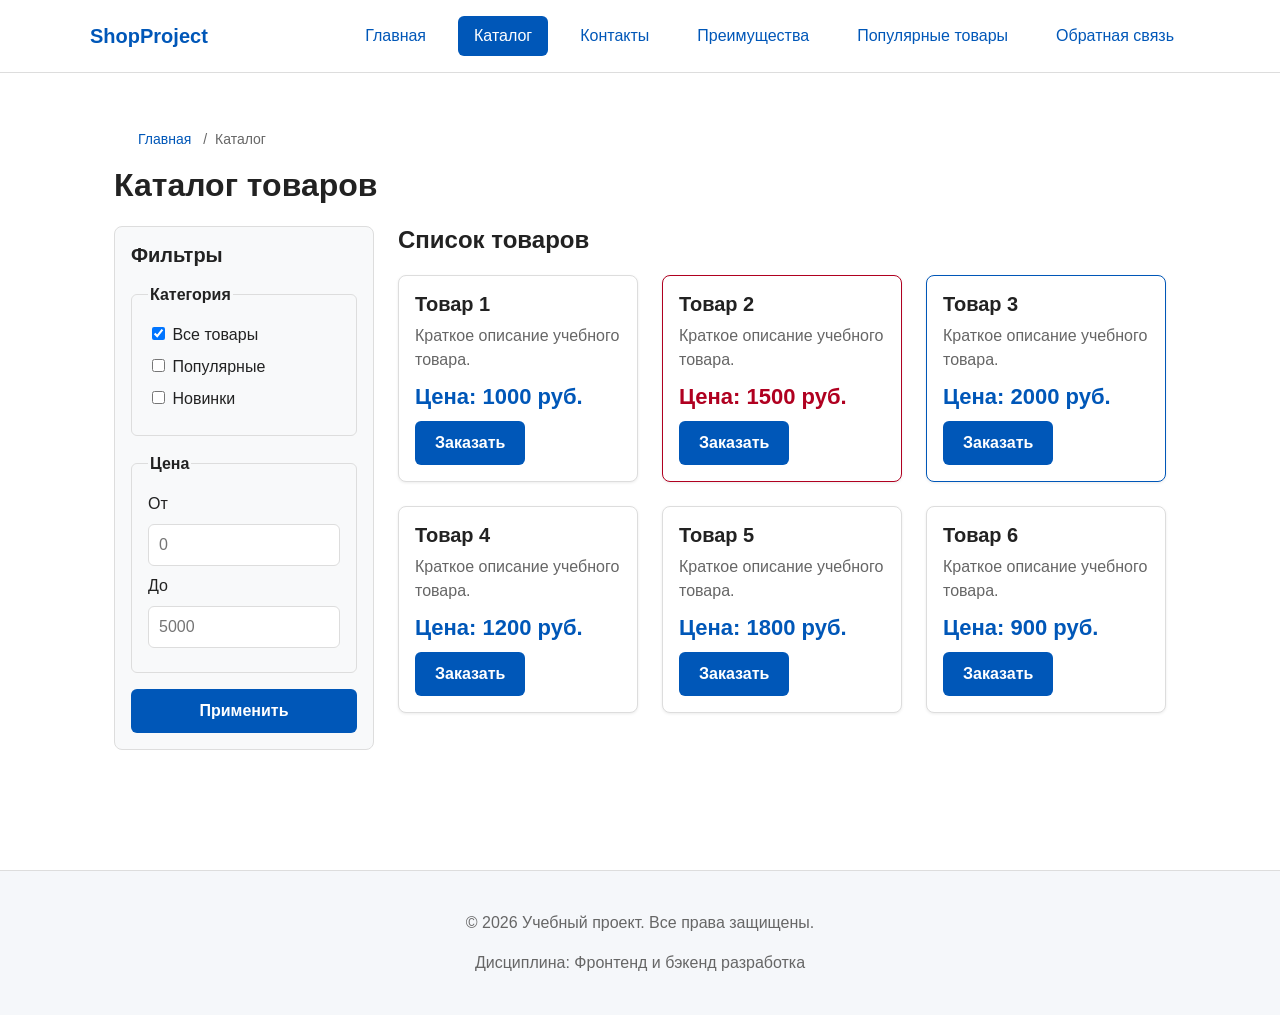
==== commit 0e79d9ab: "refactor: apply BEM naming to CSS classes" ====
--- a/catalog.html
+++ b/catalog.html
@@ -8,17 +8,17 @@
     <link rel="stylesheet" href="css/style.css">
 </head>
 <body>
-    <header>
-        <div class="site-header">
-            <a class="site-logo" href="index.html">ShopProject</a>
+    <header class="site-header">
+        <div class="site-header__inner">
+            <a class="site-header__logo" href="index.html">ShopProject</a>
             <nav class="site-nav" aria-label="Основная навигация">
                 <ul class="site-nav__list">
-                    <li><a href="index.html">Главная</a></li>
-                    <li><a href="catalog.html">Каталог</a></li>
-                    <li><a href="contacts.html">Контакты</a></li>
-                    <li><a href="index.html#advantages">Преимущества</a></li>
-                    <li><a href="index.html#popular">Популярные товары</a></li>
-                    <li><a href="index.html#contacts">Обратная связь</a></li>
+                    <li class="site-nav__item"><a class="site-nav__link" href="index.html">Главная</a></li>
+                    <li class="site-nav__item"><a class="site-nav__link site-nav__link--active" href="catalog.html">Каталог</a></li>
+                    <li class="site-nav__item"><a class="site-nav__link" href="contacts.html">Контакты</a></li>
+                    <li class="site-nav__item"><a class="site-nav__link" href="index.html#advantages">Преимущества</a></li>
+                    <li class="site-nav__item"><a class="site-nav__link" href="index.html#popular">Популярные товары</a></li>
+                    <li class="site-nav__item"><a class="site-nav__link" href="index.html#contacts">Обратная связь</a></li>
                 </ul>
             </nav>
         </div>
@@ -26,8 +26,8 @@
 
     <main>
         <nav class="breadcrumbs" aria-label="Хлебные крошки">
-            <a href="index.html">Главная</a>
-            <span>Каталог</span>
+            <a class="breadcrumbs__link" href="index.html">Главная</a>
+            <span class="breadcrumbs__current">Каталог</span>
         </nav>
 
         <h1>Каталог товаров</h1>
@@ -45,11 +45,11 @@
                     <fieldset>
                         <legend>Цена</legend>
                         <label for="price-from">От</label>
-                        <input id="price-from" name="price-from" type="number" min="0" placeholder="0">
+                        <input class="order-form__input" id="price-from" name="price-from" type="number" min="0" placeholder="0">
                         <label for="price-to">До</label>
-                        <input id="price-to" name="price-to" type="number" min="0" placeholder="5000">
+                        <input class="order-form__input" id="price-to" name="price-to" type="number" min="0" placeholder="5000">
                     </fieldset>
-                    <button class="button" type="submit">Применить</button>
+                    <button class="button button--primary" type="submit">Применить</button>
                 </form>
             </aside>
 
@@ -58,52 +58,52 @@
                 
                 <div class="products-grid">
                     <article class="product-card">
-                        <h3>Товар 1</h3>
-                        <p>Краткое описание учебного товара.</p>
-                        <p>Цена: 1000 руб.</p>
-                        <button class="button product-card__button" type="button" data-product="Товар 1">Заказать</button>
+                        <h3 class="product-card__title">Товар 1</h3>
+                        <p class="product-card__description">Краткое описание учебного товара.</p>
+                        <p class="product-card__price">Цена: 1000 руб.</p>
+                        <button class="button button--primary product-card__button" type="button" data-product="Товар 1">Заказать</button>
+                    </article>
+
+                    <article class="product-card product-card--discount">
+                        <h3 class="product-card__title">Товар 2</h3>
+                        <p class="product-card__description">Краткое описание учебного товара.</p>
+                        <p class="product-card__price">Цена: 1500 руб.</p>
+                        <button class="button button--primary product-card__button" type="button" data-product="Товар 2">Заказать</button>
+                    </article>
+
+                    <article class="product-card product-card--featured">
+                        <h3 class="product-card__title">Товар 3</h3>
+                        <p class="product-card__description">Краткое описание учебного товара.</p>
+                        <p class="product-card__price">Цена: 2000 руб.</p>
+                        <button class="button button--primary product-card__button" type="button" data-product="Товар 3">Заказать</button>
                     </article>
 
                     <article class="product-card">
-                        <h3>Товар 2</h3>
-                        <p>Краткое описание учебного товара.</p>
-                        <p>Цена: 1500 руб.</p>
-                        <button class="button product-card__button" type="button" data-product="Товар 2">Заказать</button>
+                        <h3 class="product-card__title">Товар 4</h3>
+                        <p class="product-card__description">Краткое описание учебного товара.</p>
+                        <p class="product-card__price">Цена: 1200 руб.</p>
+                        <button class="button button--primary product-card__button" type="button" data-product="Товар 4">Заказать</button>
                     </article>
 
                     <article class="product-card">
-                        <h3>Товар 3</h3>
-                        <p>Краткое описание учебного товара.</p>
-                        <p>Цена: 2000 руб.</p>
-                        <button class="button product-card__button" type="button" data-product="Товар 3">Заказать</button>
+                        <h3 class="product-card__title">Товар 5</h3>
+                        <p class="product-card__description">Краткое описание учебного товара.</p>
+                        <p class="product-card__price">Цена: 1800 руб.</p>
+                        <button class="button button--primary product-card__button" type="button" data-product="Товар 5">Заказать</button>
                     </article>
 
                     <article class="product-card">
-                        <h3>Товар 4</h3>
-                        <p>Краткое описание учебного товара.</p>
-                        <p>Цена: 1200 руб.</p>
-                        <button class="button product-card__button" type="button" data-product="Товар 4">Заказать</button>
-                    </article>
-
-                    <article class="product-card">
-                        <h3>Товар 5</h3>
-                        <p>Краткое описание учебного товара.</p>
-                        <p>Цена: 1800 руб.</p>
-                        <button class="button product-card__button" type="button" data-product="Товар 5">Заказать</button>
-                    </article>
-
-                    <article class="product-card">
-                        <h3>Товар 6</h3>
-                        <p>Краткое описание учебного товара.</p>
-                        <p>Цена: 900 руб.</p>
-                        <button class="button product-card__button" type="button" data-product="Товар 6">Заказать</button>
+                        <h3 class="product-card__title">Товар 6</h3>
+                        <p class="product-card__description">Краткое описание учебного товара.</p>
+                        <p class="product-card__price">Цена: 900 руб.</p>
+                        <button class="button button--primary product-card__button" type="button" data-product="Товар 6">Заказать</button>
                     </article>
                 </div>
             </section>
         </section>
     </main>
 
-    <footer>
+    <footer class="site-footer">
         <p>&copy; 2026 Учебный проект. Все права защищены.</p>
         <p>Дисциплина: Фронтенд и бэкенд разработка</p>
     </footer>
--- a/css/style.css
+++ b/css/style.css
@@ -33,74 +33,97 @@
 a:hover { text-decoration: underline; }
 img { max-width: 100%; height: auto; display: block; }
 
-.site-header { background-color: var(--color-bg); border-bottom: 1px solid var(--color-border); padding: var(--space-md) var(--space-lg); max-width: var(--container-width); margin: 0 auto; display: flex; align-items: center; justify-content: space-between; flex-wrap: wrap; gap: var(--space-md); }
-.site-logo { font-size: 20px; font-weight: 700; color: var(--color-primary); }
-.site-logo:hover { text-decoration: none; color: var(--color-primary-dark); }
+/* ===== Шапка сайта (БЭМ) ===== */
+.site-header { background-color: var(--color-bg); border-bottom: 1px solid var(--color-border); padding: var(--space-md) var(--space-lg); }
+.site-header__inner { max-width: var(--container-width); margin: 0 auto; display: flex; align-items: center; justify-content: space-between; flex-wrap: wrap; gap: var(--space-md); }
+.site-header__logo { font-size: 20px; font-weight: 700; color: var(--color-primary); }
+.site-header__logo:hover { text-decoration: none; color: var(--color-primary-dark); }
 
-/* Flexbox для навигации (ПР №6) */
+/* ===== Навигация (БЭМ) ===== */
 .site-nav__list { display: flex; flex-wrap: wrap; justify-content: center; align-items: center; gap: var(--space-md); padding: 0; margin: 0; list-style: none; }
-.site-nav__list a { display: inline-block; padding: var(--space-sm) var(--space-md); color: var(--color-primary); text-decoration: none; border-radius: var(--radius-sm); transition: background-color 0.2s, color 0.2s; }
-.site-nav__list a:hover { color: #ffffff; background-color: var(--color-primary); text-decoration: none; }
-.site-nav__list a:focus-visible { outline: 2px solid var(--color-primary); outline-offset: 2px; }
+.site-nav__link { display: inline-block; padding: var(--space-sm) var(--space-md); color: var(--color-primary); text-decoration: none; border-radius: var(--radius-sm); transition: background-color 0.2s, color 0.2s; }
+.site-nav__link:hover { color: #ffffff; background-color: var(--color-primary); text-decoration: none; }
+.site-nav__link:focus-visible { outline: 2px solid var(--color-primary); outline-offset: 2px; }
+.site-nav__link--active { color: #ffffff; background-color: var(--color-primary); }
 
+/* ===== Хлебные крошки (БЭМ) ===== */
 .breadcrumbs { max-width: var(--container-width); margin: 0 auto var(--space-md); padding: var(--space-md) var(--space-lg) 0; font-size: 14px; color: var(--color-text-muted); }
-.breadcrumbs a { color: var(--color-primary); }
-.breadcrumbs span::before { content: "/"; margin: 0 var(--space-sm); color: var(--color-text-muted); }
+.breadcrumbs__link { color: var(--color-primary); }
+.breadcrumbs__current::before { content: "/"; margin: 0 var(--space-sm); color: var(--color-text-muted); }
 
+/* ===== Основной контейнер ===== */
 main { max-width: var(--container-width); margin: 0 auto; padding: var(--space-xl) var(--space-lg); }
 
+/* ===== Hero-блок ===== */
 .hero { background: linear-gradient(135deg, var(--color-primary) 0%, var(--color-primary-dark) 100%); color: #ffffff; padding: var(--space-xl) var(--space-lg); border-radius: var(--radius-lg); text-align: center; margin-bottom: var(--space-xl); }
 .hero h1 { font-size: 36px; margin-bottom: var(--space-md); }
 .hero p { font-size: 18px; margin-bottom: var(--space-lg); max-width: 700px; margin-left: auto; margin-right: auto; }
 
+/* ===== Секции ===== */
 .section { margin-bottom: var(--space-xl); }
 .section h2 { font-size: 28px; margin-bottom: var(--space-lg); text-align: center; }
 
+/* ===== Список преимуществ ===== */
 .advantages-list { list-style: none; padding: 0; margin: 0; display: flex; flex-wrap: wrap; gap: var(--space-md); justify-content: center; }
 .advantages-list li { background-color: var(--color-bg-soft); padding: var(--space-md) var(--space-lg); border-radius: var(--radius-md); border-left: 4px solid var(--color-primary); flex: 1 1 200px; max-width: 250px; }
 
-/* CSS Grid для сетки карточек (ПР №6) */
+/* ===== Сетка карточек (БЭМ) ===== */
 .products-grid { display: grid; grid-template-columns: repeat(3, 1fr); gap: var(--space-lg); }
 
-/* Flexbox внутри карточки (ПР №6) */
+/* ===== Карточка товара (БЭМ) ===== */
 .product-card { display: flex; flex-direction: column; gap: var(--space-sm); padding: var(--space-md); border: 1px solid var(--color-border); border-radius: var(--radius-md); background-color: var(--color-bg); box-shadow: var(--shadow-sm); transition: transform 0.2s, box-shadow 0.2s; }
 .product-card:hover { transform: translateY(-4px); box-shadow: var(--shadow-md); }
-.product-card h3 { margin: 0 0 var(--space-sm); font-size: 20px; }
-.product-card p { margin: 0 0 var(--space-sm); color: var(--color-text-muted); }
-.product-card p:last-of-type { font-size: 22px; font-weight: 700; color: var(--color-primary); margin-bottom: var(--space-md); }
-.product-card .button { margin-top: auto; align-self: flex-start; }
+.product-card--featured { border-color: var(--color-primary); }
+.product-card--discount { border-color: var(--color-danger); }
+.product-card__title { margin: 0; font-size: 20px; color: var(--color-text); }
+.product-card__description { margin: 0; color: var(--color-text-muted); }
+.product-card__price { margin: 0; font-size: 22px; font-weight: 700; color: var(--color-primary); }
+.product-card--discount .product-card__price { color: var(--color-danger); }
+.product-card__button { margin-top: auto; align-self: flex-start; }
 
-.button { display: inline-block; padding: 10px 20px; background-color: var(--color-primary); color: #ffffff; border: none; border-radius: var(--radius-sm); font: inherit; font-weight: 600; cursor: pointer; text-align: center; text-decoration: none; transition: background-color 0.2s, transform 0.1s; }
-.button:hover { background-color: var(--color-primary-dark); text-decoration: none; }
+/* ===== Кнопки (БЭМ) ===== */
+.button { display: inline-block; padding: 10px 20px; border: none; border-radius: var(--radius-sm); font: inherit; font-weight: 600; cursor: pointer; text-align: center; text-decoration: none; transition: background-color 0.2s, transform 0.1s; }
+.button--primary { color: #ffffff; background-color: var(--color-primary); }
+.button--primary:hover { background-color: var(--color-primary-dark); text-decoration: none; }
+.button--secondary { color: var(--color-primary); background-color: transparent; border: 1px solid var(--color-primary); }
+.button--secondary:hover { color: #ffffff; background-color: var(--color-primary); text-decoration: none; }
 .button:focus-visible { outline: 2px solid var(--color-primary); outline-offset: 3px; }
-button:disabled, .button--disabled { opacity: 0.6; cursor: not-allowed; }
+.button:disabled, .button--disabled { opacity: 0.6; cursor: not-allowed; }
 
-/* CSS Grid для страницы каталога (ПР №6) */
+/* ===== Каталог (БЭМ) ===== */
 .catalog-layout { max-width: var(--container-width); margin: 0 auto var(--space-xl); display: grid; grid-template-columns: 260px 1fr; grid-template-areas: "filters products"; gap: var(--space-lg); }
 .catalog-filters { grid-area: filters; padding: var(--space-md); border: 1px solid var(--color-border); border-radius: var(--radius-md); background-color: var(--color-surface); }
 .catalog-filters h2 { font-size: 20px; margin-bottom: var(--space-md); }
 .catalog-products { grid-area: products; }
 
+/* ===== Форма фильтров ===== */
 .filters-form { display: grid; gap: var(--space-md); }
 .filters-form fieldset { margin: 0; padding: var(--space-md); border: 1px solid var(--color-border); border-radius: var(--radius-sm); }
 .filters-form legend { font-weight: 700; }
 .filters-form label { display: block; margin-bottom: var(--space-sm); }
 .filters-form input[type="number"] { width: 100%; padding: 8px 10px; border: 1px solid var(--color-border); border-radius: var(--radius-sm); font: inherit; margin-bottom: var(--space-sm); }
 
+/* ===== Модальное окно (БЭМ) ===== */
 .order-dialog { width: min(100% - 32px, 560px); padding: var(--space-lg); border: none; border-radius: var(--radius-lg); }
 .order-dialog::backdrop { background-color: rgba(0, 0, 0, 0.5); }
+.order-dialog__title { margin-top: 0; }
 
-.form-field { margin-bottom: var(--space-md); }
-.form-field label { display: block; margin-bottom: var(--space-xs); font-weight: 500; }
-.form-field input, .form-field select, .form-field textarea { width: 100%; padding: 10px 12px; border: 1px solid var(--color-border); border-radius: var(--radius-sm); font: inherit; background-color: var(--color-bg); transition: border-color 0.2s; }
-.form-field input:focus, .form-field select:focus, .form-field textarea:focus { border-color: var(--color-primary); }
-.form-field input[type="checkbox"] { width: auto; }
-.form-field small { display: block; margin-top: var(--space-xs); color: var(--color-text-muted); font-size: 13px; }
-.form-field input:focus-visible, .form-field select:focus-visible, .form-field textarea:focus-visible, .form-actions button:focus-visible { outline: 2px solid var(--color-primary); outline-offset: 2px; }
+/* ===== Форма заявки (БЭМ) ===== */
+.order-form__field { margin-bottom: var(--space-md); }
+.order-form__label { display: block; margin-bottom: var(--space-xs); font-weight: 500; }
+.order-form__input, .order-form__select, .order-form__textarea { width: 100%; padding: 10px 12px; border: 1px solid var(--color-border); border-radius: var(--radius-sm); font: inherit; background-color: var(--color-bg); transition: border-color 0.2s; }
+.order-form__input:focus, .order-form__select:focus, .order-form__textarea:focus { border-color: var(--color-primary); }
+.order-form__input[type="checkbox"] { width: auto; }
+.order-form__field small { display: block; margin-top: var(--space-xs); color: var(--color-text-muted); font-size: 13px; }
+.order-form__input:focus-visible, .order-form__select:focus-visible, .order-form__textarea:focus-visible, .order-form__actions button:focus-visible { outline: 2px solid var(--color-primary); outline-offset: 2px; }
 [aria-invalid="true"] { border-color: var(--color-danger); }
-.form-actions { display: flex; gap: var(--space-md); margin-top: var(--space-lg); }
+.order-form__actions { display: flex; gap: var(--space-md); margin-top: var(--space-lg); }
 
+/* ===== Сообщение об успехе ===== */
 .success-message { max-width: var(--container-width); margin: var(--space-lg) auto; padding: var(--space-md); border-left: 4px solid var(--color-success); background-color: var(--color-success-bg); border-radius: var(--radius-sm); }
 
-footer { background-color: var(--color-bg-soft); border-top: 1px solid var(--color-border); padding: var(--space-lg); text-align: center; color: var(--color-text-muted); margin-top: var(--space-xl); }
+/* ===== Подвал (БЭМ) ===== */
+.site-footer { background-color: var(--color-bg-soft); border-top: 1px solid var(--color-border); padding: var(--space-lg); text-align: center; color: var(--color-text-muted); margin-top: var(--space-xl); }
+
+/* ===== Блок aside ===== */
 .aside-info { background-color: var(--color-bg-soft); padding: var(--space-lg); border-radius: var(--radius-md); border-left: 4px solid var(--color-primary); margin-top: var(--space-xl); }
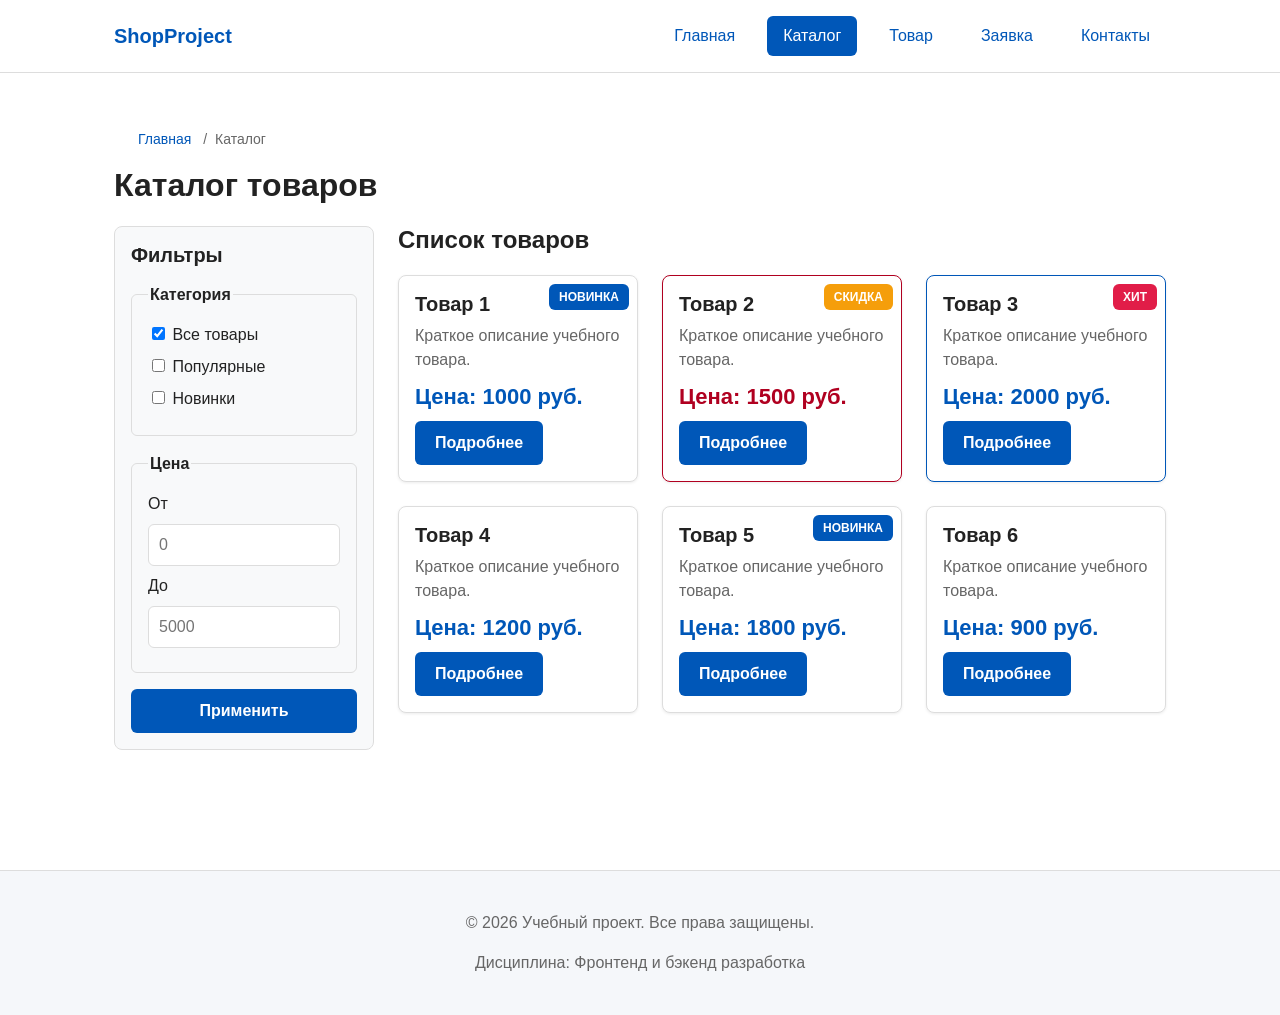
==== commit fc6b29cc: "fix: prepare HTML CSS project for submission" ====
--- a/catalog.html
+++ b/catalog.html
@@ -15,10 +15,9 @@
                 <ul class="site-nav__list">
                     <li class="site-nav__item"><a class="site-nav__link" href="index.html">Главная</a></li>
                     <li class="site-nav__item"><a class="site-nav__link site-nav__link--active" href="catalog.html">Каталог</a></li>
+                    <li class="site-nav__item"><a class="site-nav__link" href="product.html">Товар</a></li>
+                    <li class="site-nav__item"><a class="site-nav__link" href="order.html">Заявка</a></li>
                     <li class="site-nav__item"><a class="site-nav__link" href="contacts.html">Контакты</a></li>
-                    <li class="site-nav__item"><a class="site-nav__link" href="index.html#advantages">Преимущества</a></li>
-                    <li class="site-nav__item"><a class="site-nav__link" href="index.html#popular">Популярные товары</a></li>
-                    <li class="site-nav__item"><a class="site-nav__link" href="index.html#contacts">Обратная связь</a></li>
                 </ul>
             </nav>
         </div>
@@ -58,45 +57,49 @@
                 
                 <div class="products-grid">
                     <article class="product-card">
+                        <span class="product-card__badge product-card__badge--new">Новинка</span>
                         <h3 class="product-card__title">Товар 1</h3>
                         <p class="product-card__description">Краткое описание учебного товара.</p>
                         <p class="product-card__price">Цена: 1000 руб.</p>
-                        <button class="button button--primary product-card__button" type="button" data-product="Товар 1">Заказать</button>
+                        <a class="button button--primary product-card__button" href="product.html">Подробнее</a>
                     </article>
 
                     <article class="product-card product-card--discount">
+                        <span class="product-card__badge product-card__badge--sale">Скидка</span>
                         <h3 class="product-card__title">Товар 2</h3>
                         <p class="product-card__description">Краткое описание учебного товара.</p>
                         <p class="product-card__price">Цена: 1500 руб.</p>
-                        <button class="button button--primary product-card__button" type="button" data-product="Товар 2">Заказать</button>
+                        <a class="button button--primary product-card__button" href="product.html">Подробнее</a>
                     </article>
 
                     <article class="product-card product-card--featured">
+                        <span class="product-card__badge product-card__badge--hit">Хит</span>
                         <h3 class="product-card__title">Товар 3</h3>
                         <p class="product-card__description">Краткое описание учебного товара.</p>
                         <p class="product-card__price">Цена: 2000 руб.</p>
-                        <button class="button button--primary product-card__button" type="button" data-product="Товар 3">Заказать</button>
+                        <a class="button button--primary product-card__button" href="product.html">Подробнее</a>
                     </article>
 
                     <article class="product-card">
                         <h3 class="product-card__title">Товар 4</h3>
                         <p class="product-card__description">Краткое описание учебного товара.</p>
                         <p class="product-card__price">Цена: 1200 руб.</p>
-                        <button class="button button--primary product-card__button" type="button" data-product="Товар 4">Заказать</button>
+                        <a class="button button--primary product-card__button" href="product.html">Подробнее</a>
                     </article>
 
                     <article class="product-card">
+                        <span class="product-card__badge product-card__badge--new">Новинка</span>
                         <h3 class="product-card__title">Товар 5</h3>
                         <p class="product-card__description">Краткое описание учебного товара.</p>
                         <p class="product-card__price">Цена: 1800 руб.</p>
-                        <button class="button button--primary product-card__button" type="button" data-product="Товар 5">Заказать</button>
+                        <a class="button button--primary product-card__button" href="product.html">Подробнее</a>
                     </article>
 
                     <article class="product-card">
                         <h3 class="product-card__title">Товар 6</h3>
                         <p class="product-card__description">Краткое описание учебного товара.</p>
                         <p class="product-card__price">Цена: 900 руб.</p>
-                        <button class="button button--primary product-card__button" type="button" data-product="Товар 6">Заказать</button>
+                        <a class="button button--primary product-card__button" href="product.html">Подробнее</a>
                     </article>
                 </div>
             </section>
@@ -107,5 +110,23 @@
         <p>&copy; 2026 Учебный проект. Все права защищены.</p>
         <p>Дисциплина: Фронтенд и бэкенд разработка</p>
     </footer>
+
+    <button class="scroll-top-button" id="scroll-top-button" aria-label="Наверх">↑</button>
+
+    <script>
+        const scrollTopBtn = document.getElementById('scroll-top-button');
+        if (scrollTopBtn) {
+            window.addEventListener('scroll', function() {
+                if (window.scrollY > 300) {
+                    scrollTopBtn.classList.add('scroll-top-button--visible');
+                } else {
+                    scrollTopBtn.classList.remove('scroll-top-button--visible');
+                }
+            });
+            scrollTopBtn.addEventListener('click', function() {
+                window.scrollTo({ top: 0, behavior: 'smooth' });
+            });
+        }
+    </script>
 </body>
 </html>
--- a/css/style.css
+++ b/css/style.css
@@ -9,6 +9,8 @@
   --color-danger: #b00020;
   --color-success: #168a2f;
   --color-success-bg: #eefaf0;
+  --color-warning: #f59e0b;
+  --color-hit: #e11d48;
   --color-surface: #f8f9fa;
   --container-width: 1100px;
   --space-xs: 4px;
@@ -34,8 +36,8 @@
 img { max-width: 100%; height: auto; display: block; }
 
 /* ===== Шапка сайта (БЭМ) ===== */
-.site-header { background-color: var(--color-bg); border-bottom: 1px solid var(--color-border); padding: var(--space-md) var(--space-lg); }
-.site-header__inner { max-width: var(--container-width); margin: 0 auto; display: flex; align-items: center; justify-content: space-between; flex-wrap: wrap; gap: var(--space-md); }
+.site-header { background-color: var(--color-bg); border-bottom: 1px solid var(--color-border); position: sticky; top: 0; z-index: 100; }
+.site-header__inner { max-width: var(--container-width); margin: 0 auto; padding: var(--space-md) var(--space-lg); display: flex; align-items: center; justify-content: space-between; flex-wrap: wrap; gap: var(--space-md); }
 .site-header__logo { font-size: 20px; font-weight: 700; color: var(--color-primary); }
 .site-header__logo:hover { text-decoration: none; color: var(--color-primary-dark); }
 
@@ -48,15 +50,16 @@
 
 /* ===== Хлебные крошки (БЭМ) ===== */
 .breadcrumbs { max-width: var(--container-width); margin: 0 auto var(--space-md); padding: var(--space-md) var(--space-lg) 0; font-size: 14px; color: var(--color-text-muted); }
-.breadcrumbs__link { color: var(--color-primary); }
-.breadcrumbs__current::before { content: "/"; margin: 0 var(--space-sm); color: var(--color-text-muted); }
+.breadcrumbs__link { color: var(--color-primary); margin-right: var(--space-sm); }
+.breadcrumbs__link:hover { text-decoration: underline; }
+.breadcrumbs__current::before { content: "/"; margin-right: var(--space-sm); color: var(--color-text-muted); }
 
 /* ===== Основной контейнер ===== */
 main { max-width: var(--container-width); margin: 0 auto; padding: var(--space-xl) var(--space-lg); }
 
 /* ===== Hero-блок ===== */
 .hero { background: linear-gradient(135deg, var(--color-primary) 0%, var(--color-primary-dark) 100%); color: #ffffff; padding: var(--space-xl) var(--space-lg); border-radius: var(--radius-lg); text-align: center; margin-bottom: var(--space-xl); }
-.hero h1 { font-size: 36px; margin-bottom: var(--space-md); }
+.hero h1 { font-size: 36px; margin-bottom: var(--space-md); color: #ffffff; }
 .hero p { font-size: 18px; margin-bottom: var(--space-lg); max-width: 700px; margin-left: auto; margin-right: auto; }
 
 /* ===== Секции ===== */
@@ -71,7 +74,7 @@
 .products-grid { display: grid; grid-template-columns: repeat(3, 1fr); gap: var(--space-lg); }
 
 /* ===== Карточка товара (БЭМ) ===== */
-.product-card { display: flex; flex-direction: column; gap: var(--space-sm); padding: var(--space-md); border: 1px solid var(--color-border); border-radius: var(--radius-md); background-color: var(--color-bg); box-shadow: var(--shadow-sm); transition: transform 0.2s, box-shadow 0.2s; }
+.product-card { position: relative; display: flex; flex-direction: column; gap: var(--space-sm); padding: var(--space-md); border: 1px solid var(--color-border); border-radius: var(--radius-md); background-color: var(--color-bg); box-shadow: var(--shadow-sm); transition: transform 0.2s, box-shadow 0.2s; }
 .product-card:hover { transform: translateY(-4px); box-shadow: var(--shadow-md); }
 .product-card--featured { border-color: var(--color-primary); }
 .product-card--discount { border-color: var(--color-danger); }
@@ -80,6 +83,12 @@
 .product-card__price { margin: 0; font-size: 22px; font-weight: 700; color: var(--color-primary); }
 .product-card--discount .product-card__price { color: var(--color-danger); }
 .product-card__button { margin-top: auto; align-self: flex-start; }
+
+/* ===== Бейджи на карточках (position: absolute) ===== */
+.product-card__badge { position: absolute; top: var(--space-sm); right: var(--space-sm); padding: 4px 10px; font-size: 12px; font-weight: 700; color: #ffffff; border-radius: var(--radius-sm); text-transform: uppercase; z-index: 1; }
+.product-card__badge--new { background-color: var(--color-primary); }
+.product-card__badge--sale { background-color: var(--color-warning); }
+.product-card__badge--hit { background-color: var(--color-hit); }
 
 /* ===== Кнопки (БЭМ) ===== */
 .button { display: inline-block; padding: 10px 20px; border: none; border-radius: var(--radius-sm); font: inherit; font-weight: 600; cursor: pointer; text-align: center; text-decoration: none; transition: background-color 0.2s, transform 0.1s; }
@@ -92,7 +101,7 @@
 
 /* ===== Каталог (БЭМ) ===== */
 .catalog-layout { max-width: var(--container-width); margin: 0 auto var(--space-xl); display: grid; grid-template-columns: 260px 1fr; grid-template-areas: "filters products"; gap: var(--space-lg); }
-.catalog-filters { grid-area: filters; padding: var(--space-md); border: 1px solid var(--color-border); border-radius: var(--radius-md); background-color: var(--color-surface); }
+.catalog-filters { grid-area: filters; padding: var(--space-md); border: 1px solid var(--color-border); border-radius: var(--radius-md); background-color: var(--color-surface); position: sticky; top: 90px; align-self: start; }
 .catalog-filters h2 { font-size: 20px; margin-bottom: var(--space-md); }
 .catalog-products { grid-area: products; }
 
@@ -102,6 +111,33 @@
 .filters-form legend { font-weight: 700; }
 .filters-form label { display: block; margin-bottom: var(--space-sm); }
 .filters-form input[type="number"] { width: 100%; padding: 8px 10px; border: 1px solid var(--color-border); border-radius: var(--radius-sm); font: inherit; margin-bottom: var(--space-sm); }
+
+/* ===== Страница товара ===== */
+.product-layout { display: grid; grid-template-columns: 1fr 1fr; gap: var(--space-xl); margin-bottom: var(--space-xl); }
+.product-layout__image { background-color: var(--color-bg-soft); border-radius: var(--radius-md); min-height: 300px; display: flex; align-items: center; justify-content: center; }
+.product-image-placeholder { color: var(--color-text-muted); font-size: 18px; }
+.product-layout__info { position: relative; padding-top: var(--space-lg); }
+.product-layout__title { font-size: 32px; margin-bottom: var(--space-md); }
+.product-layout__description { color: var(--color-text-muted); margin-bottom: var(--space-lg); }
+.product-layout__price { font-size: 28px; font-weight: 700; color: var(--color-primary); margin-bottom: var(--space-lg); }
+.product-layout__actions { display: flex; gap: var(--space-md); flex-wrap: wrap; }
+
+/* ===== Таблица характеристик ===== */
+.product-table { width: 100%; border-collapse: collapse; margin-bottom: var(--space-xl); }
+.product-table caption { caption-side: top; font-weight: 700; font-size: 18px; margin-bottom: var(--space-md); text-align: left; }
+.product-table thead { background-color: var(--color-bg-soft); }
+.product-table th, .product-table td { padding: var(--space-sm) var(--space-md); border: 1px solid var(--color-border); text-align: left; }
+.product-table th { font-weight: 700; }
+.product-table tbody tr:hover { background-color: var(--color-bg-soft); }
+
+/* ===== Страница контактов ===== */
+.contacts-layout { display: grid; grid-template-columns: 1fr 1fr; gap: var(--space-xl); }
+.contacts-list { list-style: none; padding: 0; }
+.contacts-list li { margin-bottom: var(--space-md); }
+
+/* ===== Страница заявки ===== */
+.order-page { max-width: 600px; margin: 0 auto; }
+.order-form--standalone { background-color: var(--color-bg-soft); padding: var(--space-lg); border-radius: var(--radius-md); }
 
 /* ===== Модальное окно (БЭМ) ===== */
 .order-dialog { width: min(100% - 32px, 560px); padding: var(--space-lg); border: none; border-radius: var(--radius-lg); }
@@ -117,7 +153,7 @@
 .order-form__field small { display: block; margin-top: var(--space-xs); color: var(--color-text-muted); font-size: 13px; }
 .order-form__input:focus-visible, .order-form__select:focus-visible, .order-form__textarea:focus-visible, .order-form__actions button:focus-visible { outline: 2px solid var(--color-primary); outline-offset: 2px; }
 [aria-invalid="true"] { border-color: var(--color-danger); }
-.order-form__actions { display: flex; gap: var(--space-md); margin-top: var(--space-lg); }
+.order-form__actions { display: flex; gap: var(--space-md); margin-top: var(--space-lg); flex-wrap: wrap; }
 
 /* ===== Сообщение об успехе ===== */
 .success-message { max-width: var(--container-width); margin: var(--space-lg) auto; padding: var(--space-md); border-left: 4px solid var(--color-success); background-color: var(--color-success-bg); border-radius: var(--radius-sm); }
@@ -127,3 +163,9 @@
 
 /* ===== Блок aside ===== */
 .aside-info { background-color: var(--color-bg-soft); padding: var(--space-lg); border-radius: var(--radius-md); border-left: 4px solid var(--color-primary); margin-top: var(--space-xl); }
+
+/* ===== Кнопка "Наверх" (position: fixed) ===== */
+.scroll-top-button { position: fixed; bottom: 30px; right: 30px; width: 50px; height: 50px; border: none; border-radius: 50%; background-color: var(--color-primary); color: #ffffff; font-size: 24px; font-weight: 700; cursor: pointer; box-shadow: var(--shadow-md); opacity: 0; visibility: hidden; transition: opacity 0.3s, visibility 0.3s, background-color 0.2s; z-index: 99; }
+.scroll-top-button--visible { opacity: 1; visibility: visible; }
+.scroll-top-button:hover { background-color: var(--color-primary-dark); }
+.scroll-top-button:focus-visible { outline: 2px solid var(--color-primary); outline-offset: 3px; }
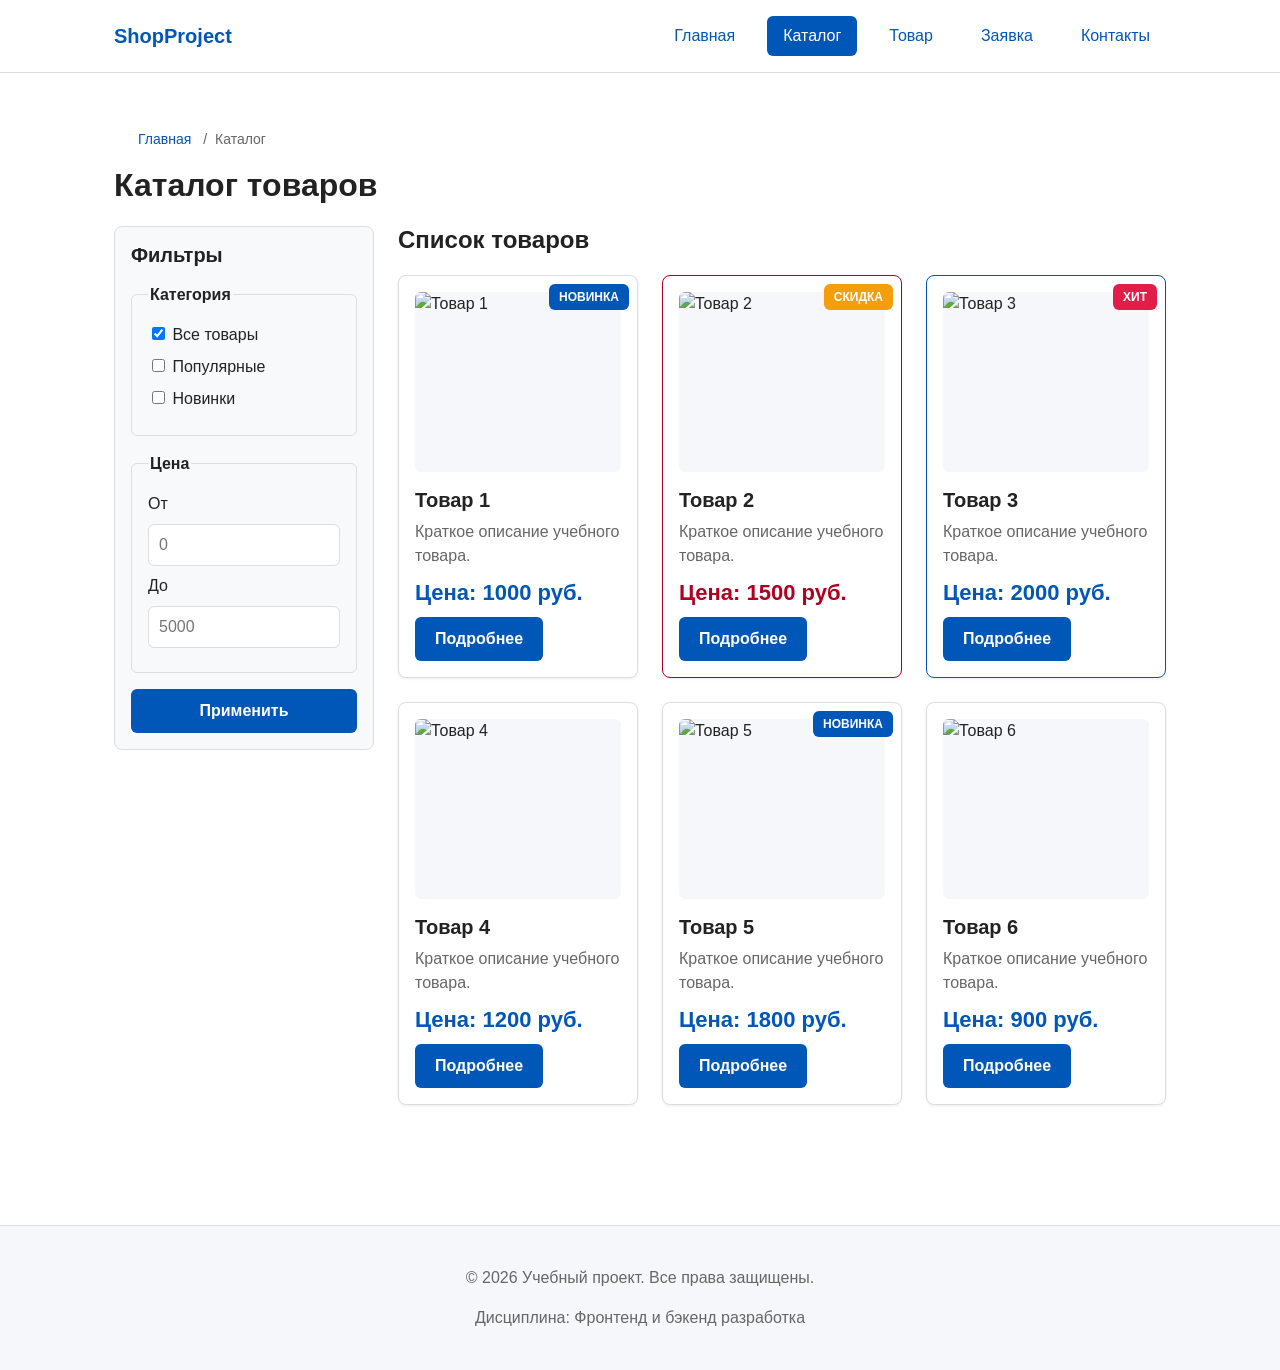
==== commit 960e7426: "feat: add product images to catalog and product pages" ====
--- a/catalog.html
+++ b/catalog.html
@@ -58,6 +58,9 @@
                 <div class="products-grid">
                     <article class="product-card">
                         <span class="product-card__badge product-card__badge--new">Новинка</span>
+                        <div class="product-card__image">
+                            <img src="https://picsum.photos/seed/product1/400/250" alt="Товар 1" loading="lazy">
+                        </div>
                         <h3 class="product-card__title">Товар 1</h3>
                         <p class="product-card__description">Краткое описание учебного товара.</p>
                         <p class="product-card__price">Цена: 1000 руб.</p>
@@ -66,6 +69,9 @@
 
                     <article class="product-card product-card--discount">
                         <span class="product-card__badge product-card__badge--sale">Скидка</span>
+                        <div class="product-card__image">
+                            <img src="https://picsum.photos/seed/product2/400/250" alt="Товар 2" loading="lazy">
+                        </div>
                         <h3 class="product-card__title">Товар 2</h3>
                         <p class="product-card__description">Краткое описание учебного товара.</p>
                         <p class="product-card__price">Цена: 1500 руб.</p>
@@ -74,6 +80,9 @@
 
                     <article class="product-card product-card--featured">
                         <span class="product-card__badge product-card__badge--hit">Хит</span>
+                        <div class="product-card__image">
+                            <img src="https://picsum.photos/seed/product3/400/250" alt="Товар 3" loading="lazy">
+                        </div>
                         <h3 class="product-card__title">Товар 3</h3>
                         <p class="product-card__description">Краткое описание учебного товара.</p>
                         <p class="product-card__price">Цена: 2000 руб.</p>
@@ -81,6 +90,9 @@
                     </article>
 
                     <article class="product-card">
+                        <div class="product-card__image">
+                            <img src="https://picsum.photos/seed/product4/400/250" alt="Товар 4" loading="lazy">
+                        </div>
                         <h3 class="product-card__title">Товар 4</h3>
                         <p class="product-card__description">Краткое описание учебного товара.</p>
                         <p class="product-card__price">Цена: 1200 руб.</p>
@@ -89,6 +101,9 @@
 
                     <article class="product-card">
                         <span class="product-card__badge product-card__badge--new">Новинка</span>
+                        <div class="product-card__image">
+                            <img src="https://picsum.photos/seed/product5/400/250" alt="Товар 5" loading="lazy">
+                        </div>
                         <h3 class="product-card__title">Товар 5</h3>
                         <p class="product-card__description">Краткое описание учебного товара.</p>
                         <p class="product-card__price">Цена: 1800 руб.</p>
@@ -96,6 +111,9 @@
                     </article>
 
                     <article class="product-card">
+                        <div class="product-card__image">
+                            <img src="https://picsum.photos/seed/product6/400/250" alt="Товар 6" loading="lazy">
+                        </div>
                         <h3 class="product-card__title">Товар 6</h3>
                         <p class="product-card__description">Краткое описание учебного товара.</p>
                         <p class="product-card__price">Цена: 900 руб.</p>
--- a/css/style.css
+++ b/css/style.css
@@ -169,3 +169,43 @@
 .scroll-top-button--visible { opacity: 1; visibility: visible; }
 .scroll-top-button:hover { background-color: var(--color-primary-dark); }
 .scroll-top-button:focus-visible { outline: 2px solid var(--color-primary); outline-offset: 3px; }
+
+/* ===== Изображения в карточках товаров ===== */
+.product-card__image { width: 100%; height: 180px; overflow: hidden; border-radius: var(--radius-sm); margin-bottom: var(--space-sm); background-color: var(--color-bg-soft); }
+.product-card__image img { width: 100%; height: 100%; object-fit: cover; transition: transform 0.3s; }
+.product-card:hover .product-card__image img { transform: scale(1.05); }
+
+/* ===== Блок гарантий ===== */
+.guarantees { margin-bottom: var(--space-xl); }
+.guarantees h2 { font-size: 28px; margin-bottom: var(--space-lg); text-align: center; }
+.guarantees-grid { display: grid; grid-template-columns: repeat(4, 1fr); gap: var(--space-lg); }
+.guarantee-card { padding: var(--space-lg); background-color: var(--color-bg-soft); border-radius: var(--radius-md); text-align: center; transition: transform 0.2s, box-shadow 0.2s; }
+.guarantee-card:hover { transform: translateY(-4px); box-shadow: var(--shadow-md); }
+.guarantee-card__icon { font-size: 48px; margin-bottom: var(--space-md); }
+.guarantee-card__title { font-size: 18px; margin-bottom: var(--space-sm); color: var(--color-text); }
+.guarantee-card__text { color: var(--color-text-muted); font-size: 14px; line-height: 1.5; }
+
+/* ===== Блок отзывов ===== */
+.testimonials { margin-bottom: var(--space-xl); }
+.testimonials h2 { font-size: 28px; margin-bottom: var(--space-lg); text-align: center; }
+.testimonials-grid { display: grid; grid-template-columns: repeat(3, 1fr); gap: var(--space-lg); }
+.testimonial-card { padding: var(--space-lg); background-color: var(--color-bg-soft); border-radius: var(--radius-md); border-left: 4px solid var(--color-primary); }
+.testimonial-card__text { font-style: italic; color: var(--color-text); margin-bottom: var(--space-md); line-height: 1.6; }
+.testimonial-card__author { font-weight: 700; color: var(--color-primary); font-size: 14px; }
+
+/* ===== Блок FAQ ===== */
+.faq { margin-bottom: var(--space-xl); }
+.faq h2 { font-size: 28px; margin-bottom: var(--space-lg); text-align: center; }
+.faq-item { margin-bottom: var(--space-md); padding: var(--space-md); background-color: var(--color-bg-soft); border-radius: var(--radius-md); border-left: 4px solid var(--color-primary); }
+.faq-item summary { font-weight: 700; cursor: pointer; color: var(--color-text); padding: var(--space-sm) 0; list-style: none; }
+.faq-item summary::-webkit-details-marker { display: none; }
+.faq-item summary::before { content: "▸ "; color: var(--color-primary); transition: transform 0.2s; display: inline-block; }
+.faq-item[open] summary::before { transform: rotate(90deg); }
+.faq-item summary:hover { color: var(--color-primary); }
+.faq-item p { margin-top: var(--space-md); margin-bottom: 0; color: var(--color-text-muted); line-height: 1.6; }
+.faq-item[open] { background-color: var(--color-surface); }
+
+/* ===== Изображение на странице товара ===== */
+.product-layout__image { position: relative; background-color: var(--color-bg-soft); border-radius: var(--radius-md); overflow: hidden; min-height: 400px; display: flex; align-items: center; justify-content: center; }
+.product-layout__image img { width: 100%; height: 100%; object-fit: cover; }
+.product-layout__image .product-card__badge { top: var(--space-md); right: var(--space-md); }
